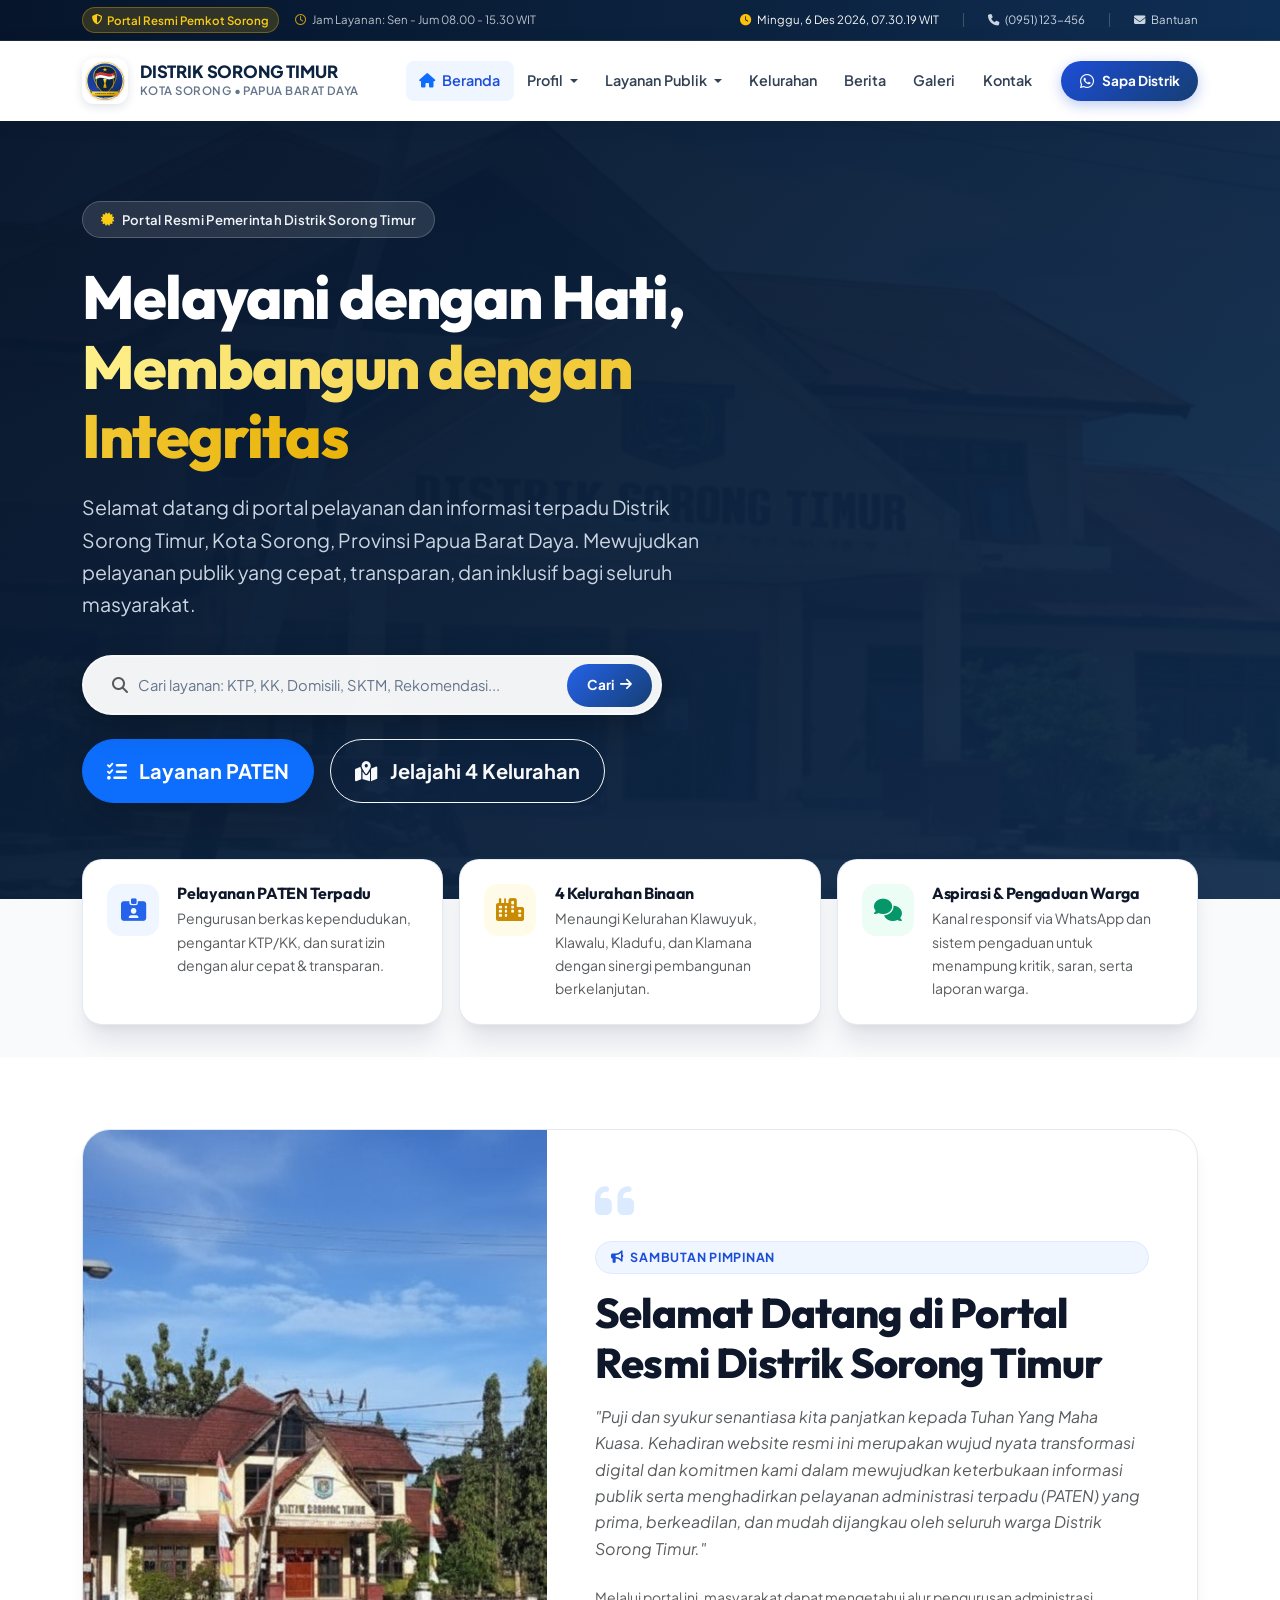
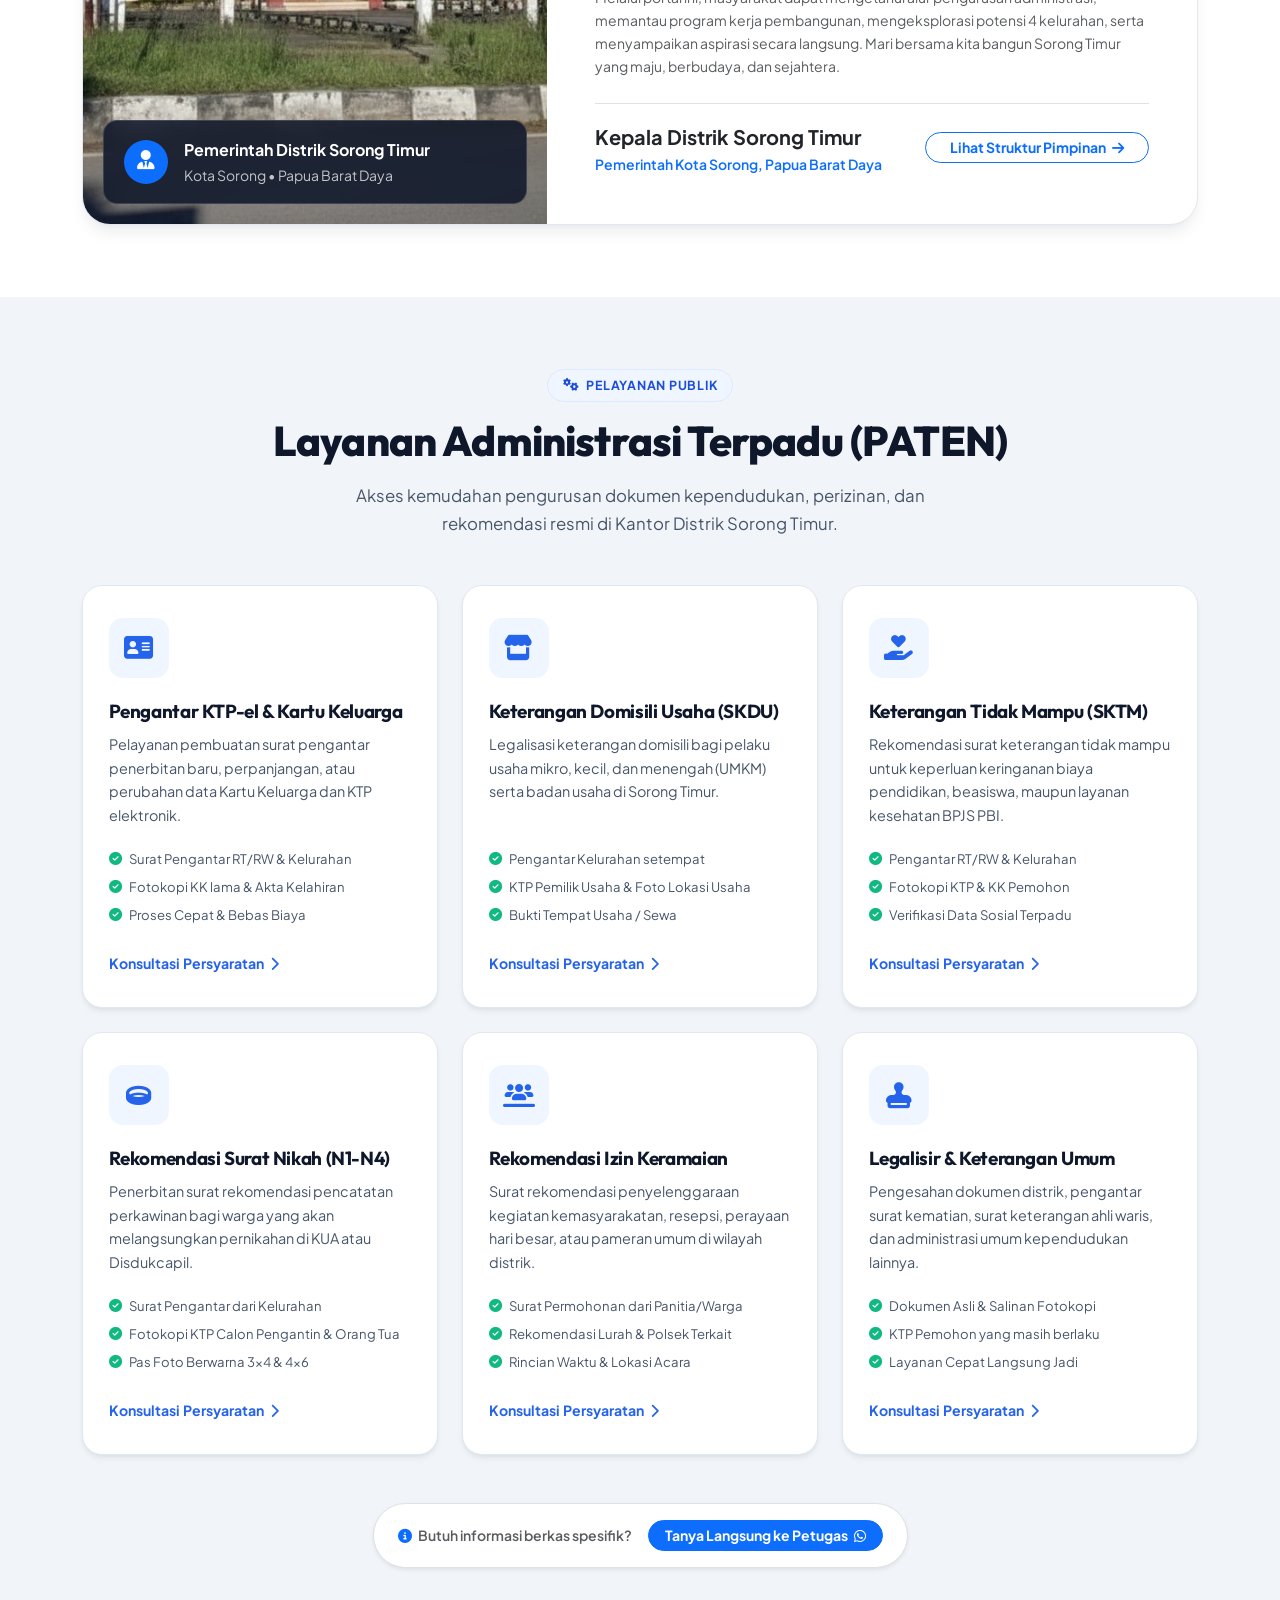
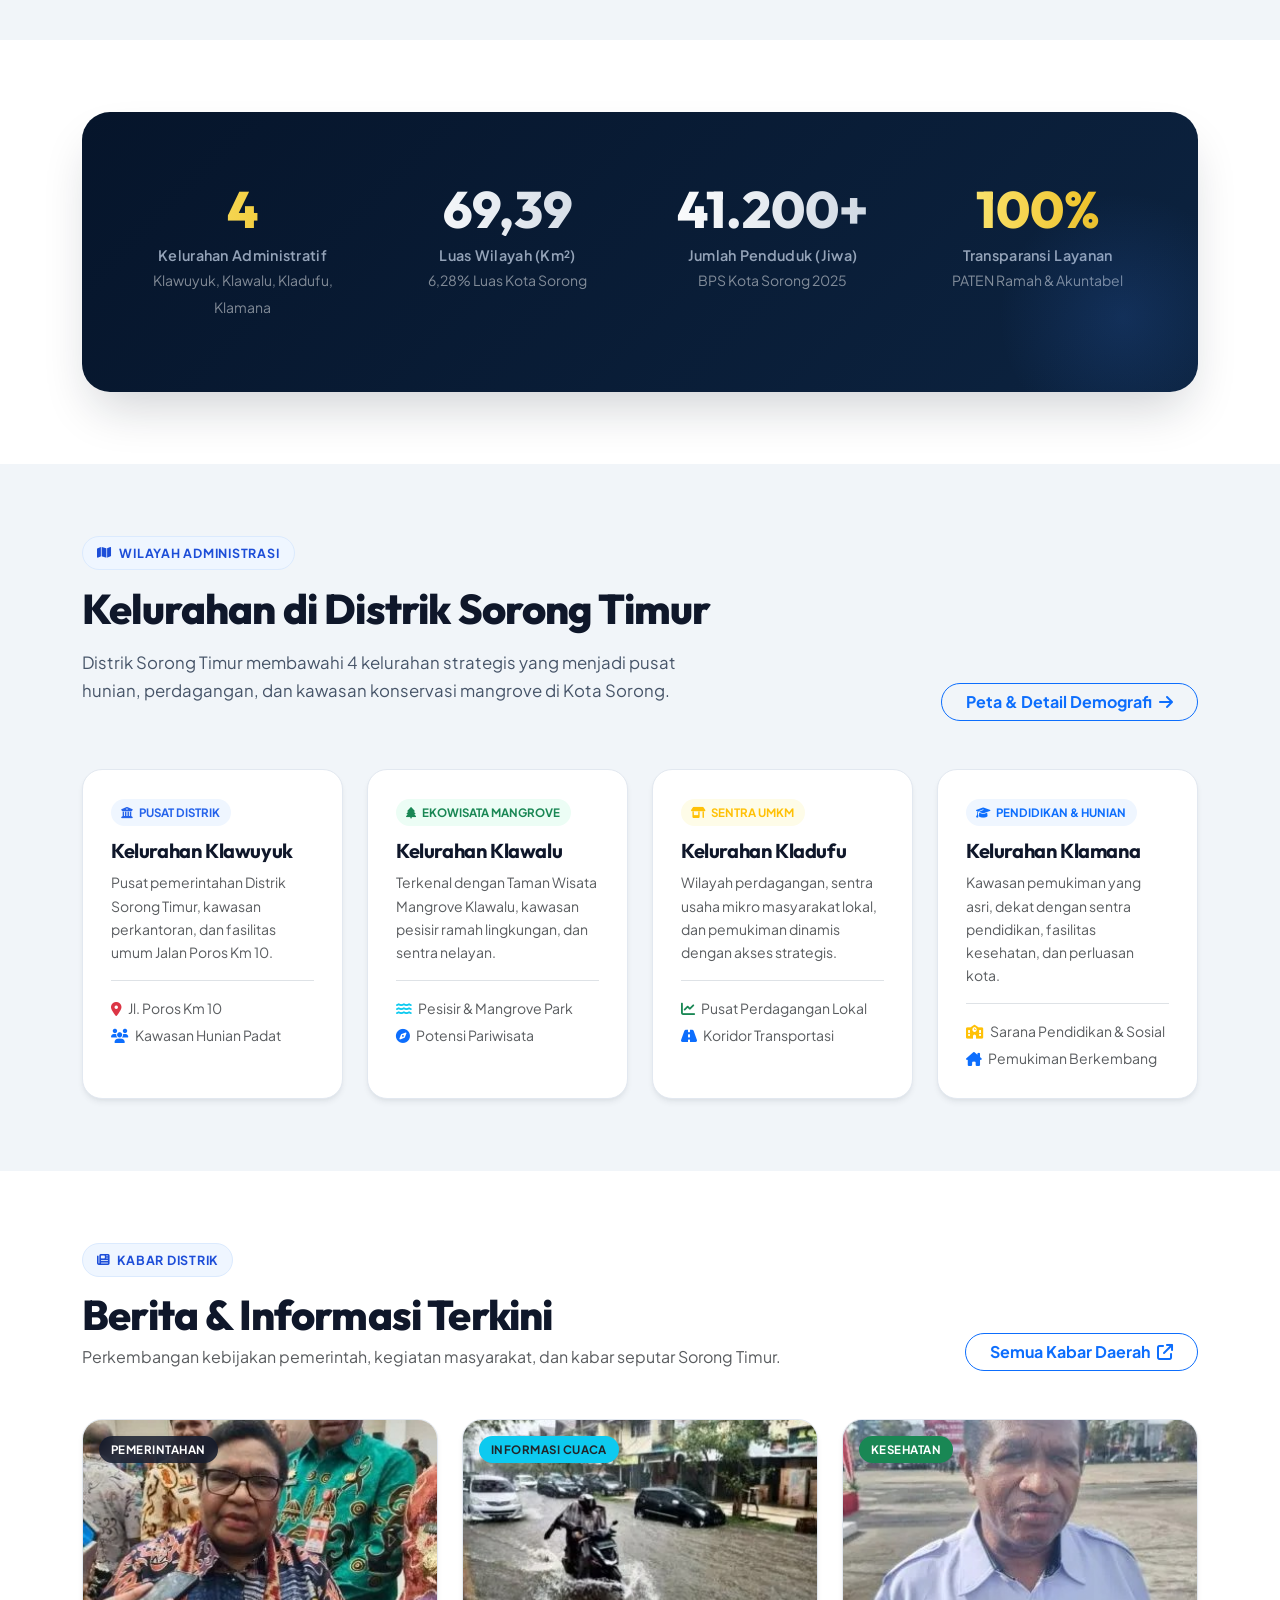
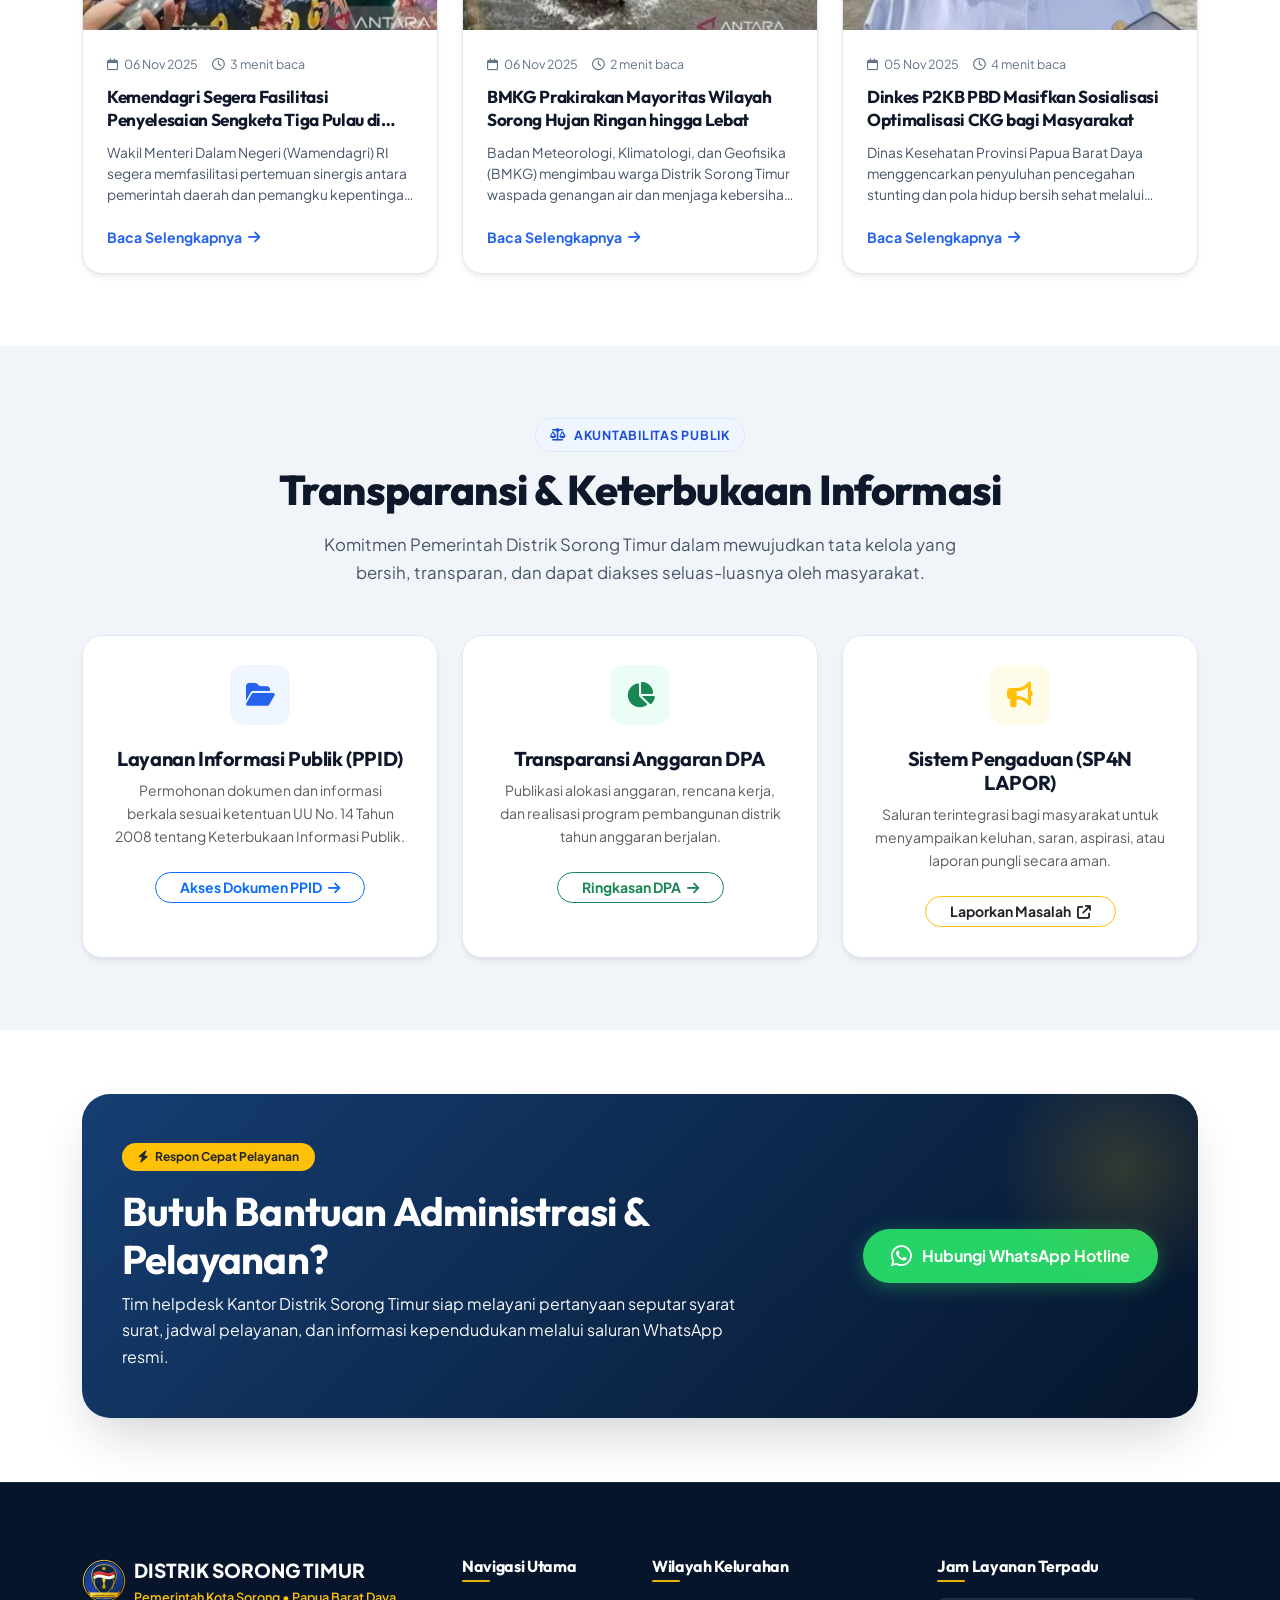
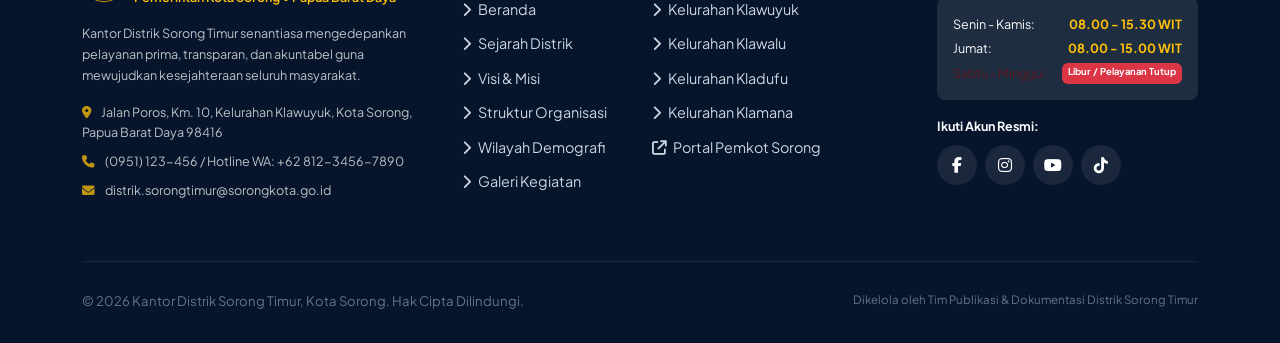
==== index.html @ 6b7c1594 "feat: redesign modern web profile kantor distrik sorong timur" ====
<!DOCTYPE html>
<html lang="id" class="scroll-smooth">
<head>
    <meta charset="UTF-8">
    <meta name="viewport" content="width=device-width, initial-scale=1.0">
    <title>Portal Resmi Kantor Distrik Sorong Timur - Pemerintah Kota Sorong</title>
    <meta name="description" content="Website profil resmi Kantor Distrik Sorong Timur, Kota Sorong, Provinsi Papua Barat Daya. Layanan administrasi kependudukan PATEN, informasi publik, kelurahan, dan berita terbaru.">
    <meta name="keywords" content="Distrik Sorong Timur, Kota Sorong, Papua Barat Daya, Kantor Distrik, Klawuyuk, Klawalu, Kladufu, Klamana, PATEN">

    <!-- Favicon -->
    <link rel="icon" type="image/svg+xml" href="assets/img/logo-distrik.svg">

    <!-- Bootstrap 5.3.3 CSS -->
    <link href="https://cdn.jsdelivr.net/npm/bootstrap@5.3.3/dist/css/bootstrap.min.css" rel="stylesheet" integrity="sha384-QWTKZyjpPEjISv5WaRU9OFeRpok6YctnYmDr5pNlyT2bRjXh0JMhjY6hW+ALEwIH" crossorigin="anonymous">

    <!-- Google Fonts -->
    <link rel="preconnect" href="https://fonts.googleapis.com">
    <link rel="preconnect" href="https://fonts.gstatic.com" crossorigin>
    <link href="https://fonts.googleapis.com/css2?family=Outfit:wght@400;500;600;700;800&family=Plus+Jakarta+Sans:wght@300;400;500;600;700;800&display=swap" rel="stylesheet">

    <!-- Font Awesome 6.5.2 -->
    <link rel="stylesheet" href="https://cdnjs.cloudflare.com/ajax/libs/font-awesome/6.5.2/css/all.min.css" integrity="sha512-SnH5WK+bZxgPHs44uWIX+LLJAJ9/2PkPKZ5QiAj6Ta86w+fsb2TkcmfRyVX3pBnMFcV7oQPJkl9QevSCWr3W6A==" crossorigin="anonymous" referrerpolicy="no-referrer" />

    <!-- Bootstrap Icons -->
    <link rel="stylesheet" href="https://cdn.jsdelivr.net/npm/bootstrap-icons@1.11.3/font/bootstrap-icons.min.css">

    <!-- Custom Modern Stylesheet -->
    <link rel="stylesheet" href="assets/style.css">
</head>
<body>

    <!-- TOPBAR -->
    <div class="topbar">
        <div class="container">
            <div class="d-flex justify-content-between align-items-center flex-wrap gap-2">
                <div class="d-flex align-items-center flex-wrap gap-3">
                    <span class="topbar-badge">
                        <i class="fa-solid fa-shield-halved"></i> Portal Resmi Pemkot Sorong
                    </span>
                    <span class="d-none d-md-inline small text-light opacity-75">
                        <i class="fa-regular fa-clock me-1 text-warning"></i> Jam Layanan: Sen - Jum 08.00 - 15.30 WIT
                    </span>
                </div>
                <div class="d-flex align-items-center gap-3">
                    <span id="live-time-ticker" class="small text-light opacity-90 d-none d-sm-inline">
                        <i class="fa-solid fa-location-dot me-1 text-danger"></i> Sorong Timur, WIT
                    </span>
                    <span class="topbar-divider d-none d-sm-inline"></span>
                    <a href="tel:0951123456" class="small"><i class="fa-solid fa-phone me-1"></i> (0951) 123-456</a>
                    <span class="topbar-divider"></span>
                    <a href="kontak.html" class="small"><i class="fa-solid fa-envelope me-1"></i> Bantuan</a>
                </div>
            </div>
        </div>
    </div>

    <!-- HEADER & NAVBAR -->
    <header class="sticky-top">
        <nav class="navbar navbar-expand-lg navbar-custom">
            <div class="container">
                <!-- Brand / Logo -->
                <a class="navbar-brand" href="index.html">
                    <div class="brand-logo-wrap">
                        <img src="assets/img/logo-distrik.svg" alt="Lambang Distrik Sorong Timur" width="40" height="40">
                    </div>
                    <div>
                        <div class="brand-text-title">DISTRIK SORONG TIMUR</div>
                        <div class="brand-text-sub">Kota Sorong • Papua Barat Daya</div>
                    </div>
                </a>

                <!-- Mobile Toggle -->
                <button class="navbar-toggler border-0 shadow-none" type="button" data-bs-toggle="collapse" data-bs-target="#mainNavbar" aria-controls="mainNavbar" aria-expanded="false" aria-label="Toggle navigation">
                    <span class="navbar-toggler-icon"></span>
                </button>

                <!-- Navigation Links -->
                <div class="collapse navbar-collapse" id="mainNavbar">
                    <ul class="navbar-nav ms-auto mb-2 mb-lg-0 align-items-lg-center">
                        <li class="nav-item">
                            <a class="nav-link active" aria-current="page" href="index.html">
                                <i class="fa-solid fa-house me-1 text-primary"></i> Beranda
                            </a>
                        </li>

                        <!-- Dropdown Profil -->
                        <li class="nav-item dropdown">
                            <a class="nav-link dropdown-toggle" href="#" id="profilDropdown" role="button" data-bs-toggle="dropdown" aria-expanded="false">
                                Profil
                            </a>
                            <ul class="dropdown-menu shadow-lg border-0" aria-labelledby="profilDropdown">
                                <li><a class="dropdown-item" href="sejarah.html"><i class="fa-solid fa-landmark text-primary"></i> Sejarah Distrik</a></li>
                                <li><a class="dropdown-item" href="visi-misi.html"><i class="fa-solid fa-bullseye text-primary"></i> Visi & Misi</a></li>
                                <li><a class="dropdown-item" href="organisasi.html"><i class="fa-solid fa-sitemap text-primary"></i> Struktur Organisasi</a></li>
                                <li><a class="dropdown-item" href="wilayah.html"><i class="fa-solid fa-map-location-dot text-primary"></i> Wilayah & Kelurahan</a></li>
                            </ul>
                        </li>

                        <!-- Layanan Dropdown -->
                        <li class="nav-item dropdown">
                            <a class="nav-link dropdown-toggle" href="#" id="layananDropdown" role="button" data-bs-toggle="dropdown" aria-expanded="false">
                                Layanan Publik
                            </a>
                            <ul class="dropdown-menu shadow-lg border-0" aria-labelledby="layananDropdown">
                                <li><a class="dropdown-item" href="#layanan-paten"><i class="fa-solid fa-id-card text-primary"></i> Layanan PATEN Terpadu</a></li>
                                <li><a class="dropdown-item" href="#layanan-paten"><i class="fa-solid fa-file-signature text-primary"></i> Surat Keterangan & Izin</a></li>
                                <li><a class="dropdown-item" href="#transparansi"><i class="fa-solid fa-hand-holding-heart text-primary"></i> Bansos & Kesejahteraan</a></li>
                                <li><hr class="dropdown-divider"></li>
                                <li><a class="dropdown-item" href="kontak.html#aduan"><i class="fa-solid fa-bullhorn text-warning"></i> Saluran Pengaduan Warga</a></li>
                            </ul>
                        </li>

                        <li class="nav-item">
                            <a class="nav-link" href="wilayah.html">Kelurahan</a>
                        </li>
                        <li class="nav-item">
                            <a class="nav-link" href="#berita">Berita</a>
                        </li>
                        <li class="nav-item">
                            <a class="nav-link" href="galeri.html">Galeri</a>
                        </li>
                        <li class="nav-item">
                            <a class="nav-link" href="kontak.html">Kontak</a>
                        </li>

                        <!-- Action Button -->
                        <li class="nav-item ms-lg-3 mt-3 mt-lg-0">
                            <a href="https://wa.me/6281234567890?text=Halo%20Kantor%20Distrik%20Sorong%20Timur,%20saya%20ingin%20menanyakan%20informasi%20layanan" target="_blank" class="btn-nav-cta">
                                <i class="fa-brands fa-whatsapp fs-6"></i> Sapa Distrik
                            </a>
                        </li>
                    </ul>
                </div>
            </div>
        </nav>
    </header>

    <main>
        <!-- HERO SECTION -->
        <section class="hero-wrapper">
            <div class="hero-overlay-gradient"></div>
            <img src="assets/img/Distrik.png" alt="Kantor Distrik Sorong Timur Kota Sorong" class="hero-bg-img">

            <div class="container hero-content">
                <div class="row align-items-center">
                    <div class="col-lg-8 col-xl-7">
                        <div class="hero-badge">
                            <i class="fa-solid fa-certificate"></i> Portal Resmi Pemerintah Distrik Sorong Timur
                        </div>
                        <h1 class="hero-title">
                            Melayani dengan Hati, <br>
                            <span class="text-gold">Membangun dengan Integritas</span>
                        </h1>
                        <p class="hero-lead">
                            Selamat datang di portal pelayanan dan informasi terpadu Distrik Sorong Timur, Kota Sorong, Provinsi Papua Barat Daya. Mewujudkan pelayanan publik yang cepat, transparan, dan inklusif bagi seluruh masyarakat.
                        </p>

                        <!-- Search Bar -->
                        <div class="hero-search-box mb-4">
                            <i class="fa-solid fa-magnifying-glass text-muted ms-2"></i>
                            <input type="text" id="serviceSearchInput" placeholder="Cari layanan: KTP, KK, Domisili, SKTM, Rekomendasi..." aria-label="Cari layanan">
                            <button type="button" class="hero-search-btn" onclick="filterServices()">
                                <span>Cari</span> <i class="fa-solid fa-arrow-right"></i>
                            </button>
                        </div>

                        <!-- Hero Quick CTAs -->
                        <div class="d-flex flex-wrap gap-3">
                            <a href="#layanan-paten" class="btn btn-primary btn-lg px-4 py-3 fw-bold rounded-pill shadow-lg">
                                <i class="fa-solid fa-list-check me-2"></i> Layanan PATEN
                            </a>
                            <a href="wilayah.html" class="btn btn-outline-light btn-lg px-4 py-3 fw-bold rounded-pill">
                                <i class="fa-solid fa-map-location-dot me-2"></i> Jelajahi 4 Kelurahan
                            </a>
                        </div>
                    </div>
                </div>
            </div>
        </section>

        <!-- FLOATING HIGHLIGHT CARDS -->
        <section class="hero-floating-cards">
            <div class="container">
                <div class="row g-3">
                    <div class="col-md-4">
                        <div class="quick-feature-card">
                            <div class="quick-icon-wrap icon-blue">
                                <i class="fa-solid fa-id-card-clip"></i>
                            </div>
                            <div>
                                <h5 class="fw-bold mb-1 fs-6">Pelayanan PATEN Terpadu</h5>
                                <p class="text-muted small mb-0">Pengurusan berkas kependudukan, pengantar KTP/KK, dan surat izin dengan alur cepat & transparan.</p>
                            </div>
                        </div>
                    </div>

                    <div class="col-md-4">
                        <div class="quick-feature-card">
                            <div class="quick-icon-wrap icon-gold">
                                <i class="fa-solid fa-city"></i>
                            </div>
                            <div>
                                <h5 class="fw-bold mb-1 fs-6">4 Kelurahan Binaan</h5>
                                <p class="text-muted small mb-0">Menaungi Kelurahan Klawuyuk, Klawalu, Kladufu, dan Klamana dengan sinergi pembangunan berkelanjutan.</p>
                            </div>
                        </div>
                    </div>

                    <div class="col-md-4">
                        <div class="quick-feature-card">
                            <div class="quick-icon-wrap icon-emerald">
                                <i class="fa-solid fa-comments"></i>
                            </div>
                            <div>
                                <h5 class="fw-bold mb-1 fs-6">Aspirasi & Pengaduan Warga</h5>
                                <p class="text-muted small mb-0">Kanal responsif via WhatsApp dan sistem pengaduan untuk menampung kritik, saran, serta laporan warga.</p>
                            </div>
                        </div>
                    </div>
                </div>
            </div>
        </section>

        <!-- SAMBUTAN KEPALA DISTRIK -->
        <section class="py-5 bg-white">
            <div class="container py-lg-4">
                <div class="greeting-card">
                    <div class="row g-0 align-items-stretch">
                        <div class="col-lg-5">
                            <div class="leader-img-wrapper">
                                <img src="assets/img/Distrik1.png" alt="Kantor Distrik Sorong Timur">
                                <div class="leader-badge">
                                    <div class="d-flex align-items-center gap-3">
                                        <div class="bg-primary text-white rounded-circle p-2 text-center" style="width: 44px; height: 44px;">
                                            <i class="fa-solid fa-user-tie fs-5"></i>
                                        </div>
                                        <div>
                                            <div class="fw-bold fs-6">Pemerintah Distrik Sorong Timur</div>
                                            <div class="small text-light opacity-75">Kota Sorong • Papua Barat Daya</div>
                                        </div>
                                    </div>
                                </div>
                            </div>
                        </div>
                        <div class="col-lg-7 p-4 p-md-5 d-flex flex-column justify-content-center">
                            <div class="quote-icon">
                                <i class="fa-solid fa-quote-left"></i>
                            </div>
                            <span class="section-badge"><i class="fa-solid fa-bullhorn"></i> Sambutan Pimpinan</span>
                            <h2 class="section-title">Selamat Datang di Portal Resmi Distrik Sorong Timur</h2>
                            <p class="fs-6 text-muted mb-4 leading-relaxed">
                                <em>"Puji dan syukur senantiasa kita panjatkan kepada Tuhan Yang Maha Kuasa. Kehadiran website resmi ini merupakan wujud nyata transformasi digital dan komitmen kami dalam mewujudkan keterbukaan informasi publik serta menghadirkan pelayanan administrasi terpadu (PATEN) yang prima, berkeadilan, dan mudah dijangkau oleh seluruh warga Distrik Sorong Timur."</em>
                            </p>
                            <p class="text-muted small mb-4">
                                Melalui portal ini, masyarakat dapat mengetahui alur pengurusan administrasi, memantau program kerja pembangunan, mengeksplorasi potensi 4 kelurahan, serta menyampaikan aspirasi secara langsung. Mari bersama kita bangun Sorong Timur yang maju, berbudaya, dan sejahtera.
                            </p>
                            <div class="d-flex align-items-center justify-content-between flex-wrap gap-3 pt-3 border-top">
                                <div>
                                    <div class="fw-bold text-dark fs-5">Kepala Distrik Sorong Timur</div>
                                    <div class="text-primary fw-semibold small">Pemerintah Kota Sorong, Papua Barat Daya</div>
                                </div>
                                <a href="organisasi.html" class="btn btn-outline-primary rounded-pill px-4 btn-sm fw-bold">
                                    Lihat Struktur Pimpinan <i class="fa-solid fa-arrow-right ms-1"></i>
                                </a>
                            </div>
                        </div>
                    </div>
                </div>
            </div>
        </section>

        <!-- LAYANAN UNGGULAN PATEN -->
        <section id="layanan-paten" class="py-5" style="background-color: var(--slate-100);">
            <div class="container py-lg-4">
                <div class="text-center mb-5">
                    <span class="section-badge"><i class="fa-solid fa-gears"></i> Pelayanan Publik</span>
                    <h2 class="section-title">Layanan Administrasi Terpadu (PATEN)</h2>
                    <p class="section-desc mx-auto">
                        Akses kemudahan pengurusan dokumen kependudukan, perizinan, dan rekomendasi resmi di Kantor Distrik Sorong Timur.
                    </p>
                </div>

                <div class="row g-4" id="servicesGrid">
                    <!-- Layanan 1 -->
                    <div class="col-md-6 col-lg-4 service-item" data-keywords="ktp kk kartu keluarga kependudukan pindah">
                        <div class="service-card">
                            <div class="service-icon-box">
                                <i class="fa-solid fa-address-card"></i>
                            </div>
                            <h3 class="service-title">Pengantar KTP-el & Kartu Keluarga</h3>
                            <p class="service-desc">Pelayanan pembuatan surat pengantar penerbitan baru, perpanjangan, atau perubahan data Kartu Keluarga dan KTP elektronik.</p>
                            <ul class="service-features-list">
                                <li><i class="fa-solid fa-circle-check"></i> Surat Pengantar RT/RW & Kelurahan</li>
                                <li><i class="fa-solid fa-circle-check"></i> Fotokopi KK lama & Akta Kelahiran</li>
                                <li><i class="fa-solid fa-circle-check"></i> Proses Cepat & Bebas Biaya</li>
                            </ul>
                            <a href="kontak.html" class="service-link">
                                Konsultasi Persyaratan <i class="fa-solid fa-chevron-right"></i>
                            </a>
                        </div>
                    </div>

                    <!-- Layanan 2 -->
                    <div class="col-md-6 col-lg-4 service-item" data-keywords="domisili usaha umkm surat keterangan izin">
                        <div class="service-card">
                            <div class="service-icon-box">
                                <i class="fa-solid fa-store"></i>
                            </div>
                            <h3 class="service-title">Keterangan Domisili Usaha (SKDU)</h3>
                            <p class="service-desc">Legalisasi keterangan domisili bagi pelaku usaha mikro, kecil, dan menengah (UMKM) serta badan usaha di Sorong Timur.</p>
                            <ul class="service-features-list">
                                <li><i class="fa-solid fa-circle-check"></i> Pengantar Kelurahan setempat</li>
                                <li><i class="fa-solid fa-circle-check"></i> KTP Pemilik Usaha & Foto Lokasi Usaha</li>
                                <li><i class="fa-solid fa-circle-check"></i> Bukti Tempat Usaha / Sewa</li>
                            </ul>
                            <a href="kontak.html" class="service-link">
                                Konsultasi Persyaratan <i class="fa-solid fa-chevron-right"></i>
                            </a>
                        </div>
                    </div>

                    <!-- Layanan 3 -->
                    <div class="col-md-6 col-lg-4 service-item" data-keywords="sktm tidak mampu beasiswa bansos bpjs kessos">
                        <div class="service-card">
                            <div class="service-icon-box">
                                <i class="fa-solid fa-hand-holding-heart"></i>
                            </div>
                            <h3 class="service-title">Keterangan Tidak Mampu (SKTM)</h3>
                            <p class="service-desc">Rekomendasi surat keterangan tidak mampu untuk keperluan keringanan biaya pendidikan, beasiswa, maupun layanan kesehatan BPJS PBI.</p>
                            <ul class="service-features-list">
                                <li><i class="fa-solid fa-circle-check"></i> Pengantar RT/RW & Kelurahan</li>
                                <li><i class="fa-solid fa-circle-check"></i> Fotokopi KTP & KK Pemohon</li>
                                <li><i class="fa-solid fa-circle-check"></i> Verifikasi Data Sosial Terpadu</li>
                            </ul>
                            <a href="kontak.html" class="service-link">
                                Konsultasi Persyaratan <i class="fa-solid fa-chevron-right"></i>
                            </a>
                        </div>
                    </div>

                    <!-- Layanan 4 -->
                    <div class="col-md-6 col-lg-4 service-item" data-keywords="nikah perkawinan pengantar catatan sipil na">
                        <div class="service-card">
                            <div class="service-icon-box">
                                <i class="fa-solid fa-ring"></i>
                            </div>
                            <h3 class="service-title">Rekomendasi Surat Nikah (N1-N4)</h3>
                            <p class="service-desc">Penerbitan surat rekomendasi pencatatan perkawinan bagi warga yang akan melangsungkan pernikahan di KUA atau Disdukcapil.</p>
                            <ul class="service-features-list">
                                <li><i class="fa-solid fa-circle-check"></i> Surat Pengantar dari Kelurahan</li>
                                <li><i class="fa-solid fa-circle-check"></i> Fotokopi KTP Calon Pengantin & Orang Tua</li>
                                <li><i class="fa-solid fa-circle-check"></i> Pas Foto Berwarna 3x4 & 4x6</li>
                            </ul>
                            <a href="kontak.html" class="service-link">
                                Konsultasi Persyaratan <i class="fa-solid fa-chevron-right"></i>
                            </a>
                        </div>
                    </div>

                    <!-- Layanan 5 -->
                    <div class="col-md-6 col-lg-4 service-item" data-keywords="keramaian izin acara pesta musik ketertiban">
                        <div class="service-card">
                            <div class="service-icon-box">
                                <i class="fa-solid fa-users-line"></i>
                            </div>
                            <h3 class="service-title">Rekomendasi Izin Keramaian</h3>
                            <p class="service-desc">Surat rekomendasi penyelenggaraan kegiatan kemasyarakatan, resepsi, perayaan hari besar, atau pameran umum di wilayah distrik.</p>
                            <ul class="service-features-list">
                                <li><i class="fa-solid fa-circle-check"></i> Surat Permohonan dari Panitia/Warga</li>
                                <li><i class="fa-solid fa-circle-check"></i> Rekomendasi Lurah & Polsek Terkait</li>
                                <li><i class="fa-solid fa-circle-check"></i> Rincian Waktu & Lokasi Acara</li>
                            </ul>
                            <a href="kontak.html" class="service-link">
                                Konsultasi Persyaratan <i class="fa-solid fa-chevron-right"></i>
                            </a>
                        </div>
                    </div>

                    <!-- Layanan 6 -->
                    <div class="col-md-6 col-lg-4 service-item" data-keywords="legalisir dokumen surat kematian kelahiran pengaduan">
                        <div class="service-card">
                            <div class="service-icon-box">
                                <i class="fa-solid fa-stamp"></i>
                            </div>
                            <h3 class="service-title">Legalisir & Keterangan Umum</h3>
                            <p class="service-desc">Pengesahan dokumen distrik, pengantar surat kematian, surat keterangan ahli waris, dan administrasi umum kependudukan lainnya.</p>
                            <ul class="service-features-list">
                                <li><i class="fa-solid fa-circle-check"></i> Dokumen Asli & Salinan Fotokopi</li>
                                <li><i class="fa-solid fa-circle-check"></i> KTP Pemohon yang masih berlaku</li>
                                <li><i class="fa-solid fa-circle-check"></i> Layanan Cepat Langsung Jadi</li>
                            </ul>
                            <a href="kontak.html" class="service-link">
                                Konsultasi Persyaratan <i class="fa-solid fa-chevron-right"></i>
                            </a>
                        </div>
                    </div>
                </div>

                <!-- Call to action for requirements download -->
                <div class="text-center mt-5">
                    <div class="d-inline-flex flex-wrap align-items-center justify-content-center gap-3 bg-white p-3 px-4 rounded-pill shadow-sm border">
                        <span class="small fw-semibold text-muted">
                            <i class="fa-solid fa-circle-info text-primary me-1"></i> Butuh informasi berkas spesifik?
                        </span>
                        <a href="https://wa.me/6281234567890?text=Halo%20Admin%20Distrik%20Sorong%20Timur,%20saya%20ingin%20menanyakan%20syarat%20pengurusan%20surat" target="_blank" class="btn btn-sm btn-primary rounded-pill px-3 fw-bold">
                            Tanya Langsung ke Petugas <i class="fa-brands fa-whatsapp ms-1"></i>
                        </a>
                    </div>
                </div>
            </div>
        </section>

        <!-- STATISTIK & INDIKATOR WILAYAH -->
        <section class="py-5 bg-white">
            <div class="container py-lg-4">
                <div class="stats-banner">
                    <div class="row g-4 text-center">
                        <div class="col-6 col-lg-3 stat-item">
                            <div class="stat-number gold">4</div>
                            <div class="stat-label">Kelurahan Administratif</div>
                            <small class="text-light opacity-50">Klawuyuk, Klawalu, Kladufu, Klamana</small>
                        </div>
                        <div class="col-6 col-lg-3 stat-item">
                            <div class="stat-number">69,39</div>
                            <div class="stat-label">Luas Wilayah (Km²)</div>
                            <small class="text-light opacity-50">6,28% Luas Kota Sorong</small>
                        </div>
                        <div class="col-6 col-lg-3 stat-item">
                            <div class="stat-number">41.200+</div>
                            <div class="stat-label">Jumlah Penduduk (Jiwa)</div>
                            <small class="text-light opacity-50">BPS Kota Sorong 2025</small>
                        </div>
                        <div class="col-6 col-lg-3 stat-item">
                            <div class="stat-number gold">100%</div>
                            <div class="stat-label">Transparansi Layanan</div>
                            <small class="text-light opacity-50">PATEN Ramah & Akuntabel</small>
                        </div>
                    </div>
                </div>
            </div>
        </section>

        <!-- 4 KELURAHAN BINAAN -->
        <section class="py-5" style="background-color: var(--slate-100);">
            <div class="container py-lg-4">
                <div class="row align-items-end mb-5">
                    <div class="col-lg-8">
                        <span class="section-badge"><i class="fa-solid fa-map"></i> Wilayah Administrasi</span>
                        <h2 class="section-title">Kelurahan di Distrik Sorong Timur</h2>
                        <p class="section-desc">
                            Distrik Sorong Timur membawahi 4 kelurahan strategis yang menjadi pusat hunian, perdagangan, dan kawasan konservasi mangrove di Kota Sorong.
                        </p>
                    </div>
                    <div class="col-lg-4 text-lg-end mt-3 mt-lg-0">
                        <a href="wilayah.html" class="btn btn-outline-primary rounded-pill px-4 fw-bold">
                            Peta & Detail Demografi <i class="fa-solid fa-arrow-right ms-1"></i>
                        </a>
                    </div>
                </div>

                <div class="row g-4">
                    <!-- Kelurahan 1: Klawuyuk -->
                    <div class="col-md-6 col-lg-3">
                        <div class="kelurahan-card h-100">
                            <span class="kelurahan-tag"><i class="fa-solid fa-building-columns me-1"></i> Pusat Distrik</span>
                            <h3 class="fs-5 fw-bold mb-2">Kelurahan Klawuyuk</h3>
                            <p class="text-muted small mb-3">Pusat pemerintahan Distrik Sorong Timur, kawasan perkantoran, dan fasilitas umum Jalan Poros Km 10.</p>
                            <div class="pt-3 border-top mt-auto small text-muted">
                                <div><i class="fa-solid fa-location-dot me-1 text-danger"></i> Jl. Poros Km 10</div>
                                <div class="mt-1"><i class="fa-solid fa-users me-1 text-primary"></i> Kawasan Hunian Padat</div>
                            </div>
                        </div>
                    </div>

                    <!-- Kelurahan 2: Klawalu -->
                    <div class="col-md-6 col-lg-3">
                        <div class="kelurahan-card h-100">
                            <span class="kelurahan-tag text-success" style="background: var(--emerald-50);"><i class="fa-solid fa-tree me-1"></i> Ekowisata Mangrove</span>
                            <h3 class="fs-5 fw-bold mb-2">Kelurahan Klawalu</h3>
                            <p class="text-muted small mb-3">Terkenal dengan Taman Wisata Mangrove Klawalu, kawasan pesisir ramah lingkungan, dan sentra nelayan.</p>
                            <div class="pt-3 border-top mt-auto small text-muted">
                                <div><i class="fa-solid fa-water me-1 text-info"></i> Pesisir & Mangrove Park</div>
                                <div class="mt-1"><i class="fa-solid fa-compass me-1 text-primary"></i> Potensi Pariwisata</div>
                            </div>
                        </div>
                    </div>

                    <!-- Kelurahan 3: Kladufu -->
                    <div class="col-md-6 col-lg-3">
                        <div class="kelurahan-card h-100">
                            <span class="kelurahan-tag text-warning" style="background: #fefce8;"><i class="fa-solid fa-shop me-1"></i> Sentra UMKM</span>
                            <h3 class="fs-5 fw-bold mb-2">Kelurahan Kladufu</h3>
                            <p class="text-muted small mb-3">Wilayah perdagangan, sentra usaha mikro masyarakat lokal, dan pemukiman dinamis dengan akses strategis.</p>
                            <div class="pt-3 border-top mt-auto small text-muted">
                                <div><i class="fa-solid fa-chart-line me-1 text-success"></i> Pusat Perdagangan Lokal</div>
                                <div class="mt-1"><i class="fa-solid fa-road me-1 text-primary"></i> Koridor Transportasi</div>
                            </div>
                        </div>
                    </div>

                    <!-- Kelurahan 4: Klamana -->
                    <div class="col-md-6 col-lg-3">
                        <div class="kelurahan-card h-100">
                            <span class="kelurahan-tag text-primary"><i class="fa-solid fa-graduation-cap me-1"></i> Pendidikan & Hunian</span>
                            <h3 class="fs-5 fw-bold mb-2">Kelurahan Klamana</h3>
                            <p class="text-muted small mb-3">Kawasan pemukiman yang asri, dekat dengan sentra pendidikan, fasilitas kesehatan, dan perluasan kota.</p>
                            <div class="pt-3 border-top mt-auto small text-muted">
                                <div><i class="fa-solid fa-school me-1 text-warning"></i> Sarana Pendidikan & Sosial</div>
                                <div class="mt-1"><i class="fa-solid fa-house-chimney me-1 text-primary"></i> Pemukiman Berkembang</div>
                            </div>
                        </div>
                    </div>
                </div>
            </div>
        </section>

        <!-- BERITA & PENGUMUMAN TERBARU -->
        <section id="berita" class="py-5 bg-white">
            <div class="container py-lg-4">
                <div class="d-flex justify-content-between align-items-end flex-wrap gap-3 mb-5">
                    <div>
                        <span class="section-badge"><i class="fa-solid fa-newspaper"></i> Kabar Distrik</span>
                        <h2 class="section-title mb-1">Berita & Informasi Terkini</h2>
                        <p class="text-muted mb-0">Perkembangan kebijakan pemerintah, kegiatan masyarakat, dan kabar seputar Sorong Timur.</p>
                    </div>
                    <a href="https://www.antaranews.com/" target="_blank" class="btn btn-outline-primary rounded-pill px-4 fw-bold">
                        Semua Kabar Daerah <i class="fa-solid fa-arrow-up-right-from-square ms-1"></i>
                    </a>
                </div>

                <div class="row g-4">
                    <!-- News Card 1 -->
                    <div class="col-md-6 col-lg-4">
                        <article class="news-card">
                            <div class="news-thumb">
                                <span class="news-category-badge">Pemerintahan</span>
                                <img src="assets/img/Berita01.jpg" alt="Kemendagri fasilitasi penyelesaian wilayah di Papua Barat Daya">
                            </div>
                            <div class="news-body">
                                <div class="news-meta">
                                    <span><i class="fa-regular fa-calendar me-1"></i> 06 Nov 2025</span>
                                    <span><i class="fa-regular fa-clock me-1"></i> 3 menit baca</span>
                                </div>
                                <h3 class="news-title">
                                    <a href="#">Kemendagri Segera Fasilitasi Penyelesaian Sengketa Tiga Pulau di PBD</a>
                                </h3>
                                <p class="news-excerpt">
                                    Wakil Menteri Dalam Negeri (Wamendagri) RI segera memfasilitasi pertemuan sinergis antara pemerintah daerah dan pemangku kepentingan untuk menjaga stabilitas tata kelola wilayah di Papua Barat Daya.
                                </p>
                                <a href="#" class="service-link">Baca Selengkapnya <i class="fa-solid fa-arrow-right"></i></a>
                            </div>
                        </article>
                    </div>

                    <!-- News Card 2 -->
                    <div class="col-md-6 col-lg-4">
                        <article class="news-card">
                            <div class="news-thumb">
                                <span class="news-category-badge bg-info text-dark">Informasi Cuaca</span>
                                <img src="assets/img/Berita02.jpeg" alt="Prakiraan Cuaca BMKG Sorong">
                            </div>
                            <div class="news-body">
                                <div class="news-meta">
                                    <span><i class="fa-regular fa-calendar me-1"></i> 06 Nov 2025</span>
                                    <span><i class="fa-regular fa-clock me-1"></i> 2 menit baca</span>
                                </div>
                                <h3 class="news-title">
                                    <a href="#">BMKG Prakirakan Mayoritas Wilayah Sorong Hujan Ringan hingga Lebat</a>
                                </h3>
                                <p class="news-excerpt">
                                    Badan Meteorologi, Klimatologi, dan Geofisika (BMKG) mengimbau warga Distrik Sorong Timur waspada genangan air dan menjaga kebersihan saluran drainase di lingkungan masing-masing.
                                </p>
                                <a href="#" class="service-link">Baca Selengkapnya <i class="fa-solid fa-arrow-right"></i></a>
                            </div>
                        </article>
                    </div>

                    <!-- News Card 3 -->
                    <div class="col-md-6 col-lg-4">
                        <article class="news-card">
                            <div class="news-thumb">
                                <span class="news-category-badge bg-success">Kesehatan</span>
                                <img src="assets/img/Berita03.jpg" alt="Dinkes Sosialisasikan Program Kesehatan">
                            </div>
                            <div class="news-body">
                                <div class="news-meta">
                                    <span><i class="fa-regular fa-calendar me-1"></i> 05 Nov 2025</span>
                                    <span><i class="fa-regular fa-clock me-1"></i> 4 menit baca</span>
                                </div>
                                <h3 class="news-title">
                                    <a href="#">Dinkes P2KB PBD Masifkan Sosialisasi Optimalisasi CKG bagi Masyarakat</a>
                                </h3>
                                <p class="news-excerpt">
                                    Dinas Kesehatan Provinsi Papua Barat Daya menggencarkan penyuluhan pencegahan stunting dan pola hidup bersih sehat melalui kader Posyandu di tingkat kelurahan Distrik Sorong Timur.
                                </p>
                                <a href="#" class="service-link">Baca Selengkapnya <i class="fa-solid fa-arrow-right"></i></a>
                            </div>
                        </article>
                    </div>
                </div>
            </div>
        </section>

        <!-- TRANSPARANSI & KETERBUKAAN INFORMASI (PPID & ANGGARAN) -->
        <section id="transparansi" class="py-5" style="background-color: var(--slate-100);">
            <div class="container py-lg-4">
                <div class="text-center mb-5">
                    <span class="section-badge"><i class="fa-solid fa-scale-balanced"></i> Akuntabilitas Publik</span>
                    <h2 class="section-title">Transparansi & Keterbukaan Informasi</h2>
                    <p class="section-desc mx-auto">
                        Komitmen Pemerintah Distrik Sorong Timur dalam mewujudkan tata kelola yang bersih, transparan, dan dapat diakses seluas-luasnya oleh masyarakat.
                    </p>
                </div>

                <div class="row g-4">
                    <!-- Item 1: PPID -->
                    <div class="col-md-4">
                        <div class="transparansi-item text-center">
                            <div class="service-icon-box mx-auto">
                                <i class="fa-solid fa-folder-open"></i>
                            </div>
                            <h3 class="fs-5 fw-bold mb-2">Layanan Informasi Publik (PPID)</h3>
                            <p class="text-muted small mb-4">
                                Permohonan dokumen dan informasi berkala sesuai ketentuan UU No. 14 Tahun 2008 tentang Keterbukaan Informasi Publik.
                            </p>
                            <a href="kontak.html" class="btn btn-outline-primary btn-sm rounded-pill px-4 fw-bold">
                                Akses Dokumen PPID <i class="fa-solid fa-arrow-right ms-1"></i>
                            </a>
                        </div>
                    </div>

                    <!-- Item 2: Anggaran -->
                    <div class="col-md-4">
                        <div class="transparansi-item text-center">
                            <div class="service-icon-box mx-auto text-success" style="background: var(--emerald-50);">
                                <i class="fa-solid fa-chart-pie"></i>
                            </div>
                            <h3 class="fs-5 fw-bold mb-2">Transparansi Anggaran DPA</h3>
                            <p class="text-muted small mb-4">
                                Publikasi alokasi anggaran, rencana kerja, dan realisasi program pembangunan distrik tahun anggaran berjalan.
                            </p>
                            <a href="kontak.html" class="btn btn-outline-success btn-sm rounded-pill px-4 fw-bold">
                                Ringkasan DPA <i class="fa-solid fa-arrow-right ms-1"></i>
                            </a>
                        </div>
                    </div>

                    <!-- Item 3: SP4N LAPOR -->
                    <div class="col-md-4">
                        <div class="transparansi-item text-center">
                            <div class="service-icon-box mx-auto text-warning" style="background: #fefce8;">
                                <i class="fa-solid fa-bullhorn"></i>
                            </div>
                            <h3 class="fs-5 fw-bold mb-2">Sistem Pengaduan (SP4N LAPOR)</h3>
                            <p class="text-muted small mb-4">
                                Saluran terintegrasi bagi masyarakat untuk menyampaikan keluhan, saran, aspirasi, atau laporan pungli secara aman.
                            </p>
                            <a href="https://www.lapor.go.id/" target="_blank" class="btn btn-outline-warning btn-sm rounded-pill px-4 fw-bold text-dark">
                                Laporkan Masalah <i class="fa-solid fa-arrow-up-right-from-square ms-1"></i>
                            </a>
                        </div>
                    </div>
                </div>
            </div>
        </section>

        <!-- BANNER SAPA DISTRIK / WHATSAPP HOTLINE -->
        <section class="py-5 bg-white">
            <div class="container py-lg-3">
                <div class="hotline-banner">
                    <div class="row align-items-center">
                        <div class="col-lg-8 mb-4 mb-lg-0">
                            <span class="badge bg-warning text-dark px-3 py-2 rounded-pill fw-bold mb-3">
                                <i class="fa-solid fa-bolt me-1"></i> Respon Cepat Pelayanan
                            </span>
                            <h2 class="display-6 fw-bold text-white mb-2">Butuh Bantuan Administrasi & Pelayanan?</h2>
                            <p class="text-light opacity-90 mb-0 fs-6" style="max-width: 620px;">
                                Tim helpdesk Kantor Distrik Sorong Timur siap melayani pertanyaan seputar syarat surat, jadwal pelayanan, dan informasi kependudukan melalui saluran WhatsApp resmi.
                            </p>
                        </div>
                        <div class="col-lg-4 text-lg-end">
                            <a href="https://wa.me/6281234567890?text=Halo%20Kantor%20Distrik%20Sorong%20Timur,%20mohon%20informasi%20layanan" target="_blank" class="btn-whatsapp-hotline fs-6">
                                <i class="fa-brands fa-whatsapp fs-4"></i> Hubungi WhatsApp Hotline
                            </a>
                        </div>
                    </div>
                </div>
            </div>
        </section>
    </main>

    <!-- FOOTER MODERN -->
    <footer class="footer-modern">
        <div class="container">
            <div class="row g-4">
                <!-- Col 1: Brand & Kontak -->
                <div class="col-lg-4 col-md-6">
                    <div class="d-flex align-items-center gap-2 mb-3">
                        <img src="assets/img/logo-distrik.svg" alt="Logo Distrik Sorong Timur" width="44" height="44">
                        <div>
                            <div class="footer-brand-title">DISTRIK SORONG TIMUR</div>
                            <div class="text-warning small fw-semibold">Pemerintah Kota Sorong • Papua Barat Daya</div>
                        </div>
                    </div>
                    <p class="small text-light opacity-75 mb-3 leading-relaxed">
                        Kantor Distrik Sorong Timur senantiasa mengedepankan pelayanan prima, transparan, dan akuntabel guna mewujudkan kesejahteraan seluruh masyarakat.
                    </p>
                    <div class="small text-light opacity-75 mb-2">
                        <i class="fa-solid fa-location-dot me-2 text-warning"></i> Jalan Poros, Km. 10, Kelurahan Klawuyuk, Kota Sorong, Papua Barat Daya 98416
                    </div>
                    <div class="small text-light opacity-75 mb-2">
                        <i class="fa-solid fa-phone me-2 text-warning"></i> (0951) 123-456 / Hotline WA: +62 812-3456-7890
                    </div>
                    <div class="small text-light opacity-75">
                        <i class="fa-solid fa-envelope me-2 text-warning"></i> distrik.sorongtimur@sorongkota.go.id
                    </div>
                </div>

                <!-- Col 2: Tautan Cepat -->
                <div class="col-lg-2 col-md-6 col-6">
                    <h5 class="footer-heading">Navigasi Utama</h5>
                    <ul class="footer-links">
                        <li><a href="index.html"><i class="fa-solid fa-chevron-right fs-xs"></i> Beranda</a></li>
                        <li><a href="sejarah.html"><i class="fa-solid fa-chevron-right fs-xs"></i> Sejarah Distrik</a></li>
                        <li><a href="visi-misi.html"><i class="fa-solid fa-chevron-right fs-xs"></i> Visi & Misi</a></li>
                        <li><a href="organisasi.html"><i class="fa-solid fa-chevron-right fs-xs"></i> Struktur Organisasi</a></li>
                        <li><a href="wilayah.html"><i class="fa-solid fa-chevron-right fs-xs"></i> Wilayah Demografi</a></li>
                        <li><a href="galeri.html"><i class="fa-solid fa-chevron-right fs-xs"></i> Galeri Kegiatan</a></li>
                    </ul>
                </div>

                <!-- Col 3: Layanan & Kelurahan -->
                <div class="col-lg-3 col-md-6 col-6">
                    <h5 class="footer-heading">Wilayah Kelurahan</h5>
                    <ul class="footer-links">
                        <li><a href="wilayah.html#kel-klawuyuk"><i class="fa-solid fa-chevron-right fs-xs"></i> Kelurahan Klawuyuk</a></li>
                        <li><a href="wilayah.html#kel-klawalu"><i class="fa-solid fa-chevron-right fs-xs"></i> Kelurahan Klawalu</a></li>
                        <li><a href="wilayah.html#kel-kladufu"><i class="fa-solid fa-chevron-right fs-xs"></i> Kelurahan Kladufu</a></li>
                        <li><a href="wilayah.html#kel-klamana"><i class="fa-solid fa-chevron-right fs-xs"></i> Kelurahan Klamana</a></li>
                        <li><a href="https://sorongkota.go.id/" target="_blank"><i class="fa-solid fa-arrow-up-right-from-square fs-xs"></i> Portal Pemkot Sorong</a></li>
                    </ul>
                </div>

                <!-- Col 4: Jam Kerja & Medsos -->
                <div class="col-lg-3 col-md-6">
                    <h5 class="footer-heading">Jam Layanan Terpadu</h5>
                    <div class="bg-white bg-opacity-10 p-3 rounded-3 mb-3 small text-light">
                        <div class="d-flex justify-content-between mb-1">
                            <span>Senin - Kamis:</span>
                            <span class="fw-bold text-warning">08.00 - 15.30 WIT</span>
                        </div>
                        <div class="d-flex justify-content-between mb-1">
                            <span>Jumat:</span>
                            <span class="fw-bold text-warning">08.00 - 15.00 WIT</span>
                        </div>
                        <div class="d-flex justify-content-between text-danger-emphasis">
                            <span>Sabtu - Minggu:</span>
                            <span class="badge bg-danger">Libur / Pelayanan Tutup</span>
                        </div>
                    </div>
                    <div class="fw-bold text-light small mb-2">Ikuti Akun Resmi:</div>
                    <div class="d-flex gap-2">
                        <a href="#" class="footer-social-btn" aria-label="Facebook"><i class="fa-brands fa-facebook-f"></i></a>
                        <a href="#" class="footer-social-btn" aria-label="Instagram"><i class="fa-brands fa-instagram"></i></a>
                        <a href="#" class="footer-social-btn" aria-label="YouTube"><i class="fa-brands fa-youtube"></i></a>
                        <a href="#" class="footer-social-btn" aria-label="TikTok"><i class="fa-brands fa-tiktok"></i></a>
                    </div>
                </div>
            </div>

            <!-- Footer Bottom -->
            <div class="footer-bottom d-flex flex-column flex-md-row justify-content-between align-items-center gap-2">
                <div>
                    &copy; <span id="currentYear">2026</span> Kantor Distrik Sorong Timur, Kota Sorong. Hak Cipta Dilindungi.
                </div>
                <div class="small">
                    Dikelola oleh Tim Publikasi & Dokumentasi Distrik Sorong Timur
                </div>
            </div>
        </div>
    </footer>

    <!-- Bootstrap 5 JS Bundle -->
    <script src="https://cdn.jsdelivr.net/npm/bootstrap@5.3.3/dist/js/bootstrap.bundle.min.js" integrity="sha384-YvpcrYf0tY3lHB60NNkmXc5s9fDVZLESaAA55NDzOxhy9GkcIdslK1eN7N6jIeHz" crossorigin="anonymous"></script>

    <!-- Interactive Scripts -->
    <script>
        // Update Live WIT Time
        function updateLiveClock() {
            const ticker = document.getElementById('live-time-ticker');
            if (!ticker) return;
            const now = new Date();
            // Sorong is WIT (UTC+9)
            const options = {
                weekday: 'long',
                year: 'numeric',
                month: 'short',
                day: 'numeric',
                hour: '2-digit',
                minute: '2-digit',
                second: '2-digit',
                timeZone: 'Asia/Jayapura'
            };
            const formatter = new Intl.DateTimeFormat('id-ID', options);
            ticker.innerHTML = `<i class="fa-solid fa-clock me-1 text-warning"></i> ${formatter.format(now)} WIT`;
        }
        setInterval(updateLiveClock, 1000);
        updateLiveClock();

        // Update Copyright Year
        document.getElementById('currentYear').textContent = new Date().getFullYear();

        // Live Service Search Filter
        function filterServices() {
            const query = document.getElementById('serviceSearchInput').value.toLowerCase().trim();
            const items = document.querySelectorAll('.service-item');
            let found = false;

            items.forEach(item => {
                const keywords = item.getAttribute('data-keywords') || '';
                const text = item.textContent.toLowerCase();
                if (!query || keywords.includes(query) || text.includes(query)) {
                    item.style.display = 'block';
                    found = true;
                } else {
                    item.style.display = 'none';
                }
            });

            // Smooth scroll to services
            const servicesSection = document.getElementById('layanan-paten');
            if (servicesSection) {
                servicesSection.scrollIntoView({ behavior: 'smooth' });
            }
        }

        // Trigger on Enter key
        document.getElementById('serviceSearchInput').addEventListener('keyup', function(e) {
            if (e.key === 'Enter') {
                filterServices();
            }
        });
    </script>
</body>
</html>
---- assets/style.css ----
/* ==========================================================================
   PORTAL RESMI DISTRIK SORONG TIMUR - MODERN DESIGN SYSTEM
   Kota Sorong, Papua Barat Daya
   ========================================================================== */

@import url('https://fonts.googleapis.com/css2?family=Plus+Jakarta+Sans:wght@300;400;500;600;700;800&family=Outfit:wght@400;600;700;800&display=swap');

:root {
    /* Brand Colors - Deep Government Navy & Papuan Gold Accent */
    --primary-950: #06152b;
    --primary-900: #0c2340;
    --primary-850: #0f2e54;
    --primary-800: #153e72;
    --primary-700: #1d4ed8;
    --primary-600: #2563eb;
    --primary-500: #3b82f6;
    --primary-100: #dbeafe;
    --primary-50:  #eff6ff;

    --gold-500: #eab308;
    --gold-400: #facc15;
    --gold-600: #ca8a04;
    --gold-glow: rgba(234, 179, 8, 0.25);

    --emerald-600: #059669;
    --emerald-500: #10b981;
    --emerald-50:  #ecfdf5;

    --slate-900: #0f172a;
    --slate-800: #1e293b;
    --slate-700: #334155;
    --slate-600: #475569;
    --slate-500: #64748b;
    --slate-200: #e2e8f0;
    --slate-100: #f1f5f9;
    --slate-50:  #f8fafc;

    /* Shadows & Radii */
    --shadow-xs: 0 1px 2px 0 rgba(0, 0, 0, 0.05);
    --shadow-sm: 0 4px 6px -1px rgba(15, 23, 42, 0.07), 0 2px 4px -2px rgba(15, 23, 42, 0.05);
    --shadow-md: 0 10px 15px -3px rgba(15, 23, 42, 0.08), 0 4px 6px -4px rgba(15, 23, 42, 0.04);
    --shadow-lg: 0 20px 25px -5px rgba(15, 23, 42, 0.1), 0 8px 10px -6px rgba(15, 23, 42, 0.05);
    --shadow-xl: 0 25px 50px -12px rgba(15, 23, 42, 0.2);
    --shadow-glow: 0 0 25px rgba(37, 99, 235, 0.2);

    --radius-sm: 8px;
    --radius-md: 14px;
    --radius-lg: 20px;
    --radius-xl: 28px;
    --radius-pill: 9999px;

    --transition: all 0.28s cubic-bezier(0.4, 0, 0.2, 1);
}

/* Base Styles */
html {
    scroll-behavior: smooth;
}

body {
    font-family: 'Plus Jakarta Sans', -apple-system, BlinkMacSystemFont, 'Segoe UI', Roboto, sans-serif;
    background-color: var(--slate-50);
    color: var(--slate-800);
    line-height: 1.65;
    overflow-x: hidden;
}

h1, h2, h3, h4, h5, h6 {
    font-family: 'Outfit', 'Plus Jakarta Sans', sans-serif;
    font-weight: 700;
    color: var(--slate-900);
    letter-spacing: -0.02em;
}

a {
    color: var(--primary-600);
    transition: var(--transition);
    text-decoration: none;
}

a:hover {
    color: var(--primary-700);
}

/* ==========================================================================
   TOPBAR
   ========================================================================== */
.topbar {
    background: linear-gradient(90deg, var(--primary-950) 0%, var(--primary-900) 60%, var(--primary-850) 100%);
    color: #e2e8f0;
    font-size: 0.815rem;
    padding: 0.45rem 0;
    border-bottom: 1px solid rgba(255, 255, 255, 0.08);
}

.topbar-badge {
    background: rgba(234, 179, 8, 0.18);
    color: var(--gold-400);
    border: 1px solid rgba(234, 179, 8, 0.35);
    padding: 0.15rem 0.55rem;
    border-radius: var(--radius-pill);
    font-weight: 600;
    font-size: 0.72rem;
    display: inline-flex;
    align-items: center;
    gap: 0.35rem;
}

.topbar-badge i {
    font-size: 0.65rem;
}

.topbar a {
    color: #cbd5e1;
}

.topbar a:hover {
    color: #ffffff;
}

.topbar-divider {
    display: inline-block;
    width: 1px;
    height: 14px;
    background-color: rgba(255, 255, 255, 0.2);
    vertical-align: middle;
    margin: 0 0.5rem;
}

/* ==========================================================================
   HEADER & NAVBAR
   ========================================================================== */
.navbar-custom {
    background: rgba(255, 255, 255, 0.94);
    backdrop-filter: blur(14px);
    -webkit-backdrop-filter: blur(14px);
    box-shadow: 0 4px 20px rgba(15, 23, 42, 0.06);
    padding: 0.75rem 0;
    transition: var(--transition);
    z-index: 1030;
}

.navbar-brand {
    display: flex;
    align-items: center;
    gap: 0.75rem;
}

.brand-logo-wrap {
    width: 46px;
    height: 46px;
    border-radius: 12px;
    display: flex;
    align-items: center;
    justify-content: center;
    background: #ffffff;
    box-shadow: 0 3px 10px rgba(15, 35, 64, 0.12);
    padding: 3px;
    transition: transform 0.3s ease;
}

.navbar-brand:hover .brand-logo-wrap {
    transform: rotate(-4deg) scale(1.05);
}

.brand-text-title {
    font-size: 1.05rem;
    font-weight: 800;
    color: var(--primary-900);
    line-height: 1.15;
    letter-spacing: -0.01em;
}

.brand-text-sub {
    font-size: 0.72rem;
    font-weight: 600;
    color: var(--slate-500);
    letter-spacing: 0.04em;
    text-transform: uppercase;
}

.nav-link {
    font-size: 0.9rem;
    font-weight: 600;
    color: var(--slate-700) !important;
    padding: 0.5rem 0.85rem !important;
    border-radius: var(--radius-sm);
    transition: var(--transition);
    position: relative;
}

.nav-link:hover,
.nav-link.active {
    color: var(--primary-700) !important;
    background-color: var(--primary-50);
}

.dropdown-menu {
    border: 1px solid var(--slate-200);
    box-shadow: var(--shadow-lg);
    border-radius: var(--radius-md);
    padding: 0.5rem;
    animation: fadeInDown 0.2s cubic-bezier(0.16, 1, 0.3, 1);
}

.dropdown-item {
    font-size: 0.88rem;
    font-weight: 500;
    color: var(--slate-700);
    padding: 0.55rem 0.9rem;
    border-radius: var(--radius-sm);
    transition: var(--transition);
    display: flex;
    align-items: center;
    gap: 0.65rem;
}

.dropdown-item i {
    width: 18px;
    color: var(--primary-600);
    font-size: 0.85rem;
}

.dropdown-item:hover,
.dropdown-item.active {
    background-color: var(--primary-50);
    color: var(--primary-700);
    font-weight: 600;
}

.btn-nav-cta {
    background: linear-gradient(135deg, var(--primary-700) 0%, var(--primary-800) 100%);
    color: #ffffff !important;
    font-weight: 700;
    font-size: 0.85rem;
    padding: 0.55rem 1.15rem;
    border-radius: var(--radius-pill);
    box-shadow: 0 4px 14px rgba(29, 78, 216, 0.3);
    border: none;
    display: inline-flex;
    align-items: center;
    gap: 0.5rem;
    transition: var(--transition);
}

.btn-nav-cta:hover {
    transform: translateY(-2px);
    box-shadow: 0 6px 18px rgba(29, 78, 216, 0.45);
    color: #ffffff !important;
}

/* ==========================================================================
   HERO SECTION (HOME)
   ========================================================================== */
.hero-wrapper {
    position: relative;
    min-height: 82vh;
    display: flex;
    align-items: center;
    background-color: var(--primary-950);
    overflow: hidden;
    padding: 5rem 0 6rem;
}

.hero-bg-img {
    position: absolute;
    inset: 0;
    width: 100%;
    height: 100%;
    object-fit: cover;
    object-position: center;
    opacity: 0.32;
    transform: scale(1.02);
    transition: transform 8s ease;
}

.hero-wrapper:hover .hero-bg-img {
    transform: scale(1.06);
}

.hero-overlay-gradient {
    position: absolute;
    inset: 0;
    background: linear-gradient(
        135deg,
        rgba(6, 21, 43, 0.94) 0%,
        rgba(12, 35, 64, 0.88) 50%,
        rgba(15, 46, 84, 0.76) 100%
    );
    z-index: 1;
}

.hero-content {
    position: relative;
    z-index: 2;
}

.hero-badge {
    display: inline-flex;
    align-items: center;
    gap: 0.5rem;
    background: rgba(255, 255, 255, 0.12);
    border: 1px solid rgba(255, 255, 255, 0.2);
    backdrop-filter: blur(8px);
    color: #f1f5f9;
    padding: 0.4rem 1.1rem;
    border-radius: var(--radius-pill);
    font-size: 0.82rem;
    font-weight: 600;
    letter-spacing: 0.02em;
    margin-bottom: 1.5rem;
}

.hero-badge i {
    color: var(--gold-400);
}

.hero-title {
    font-size: clamp(2.2rem, 5vw, 3.8rem);
    font-weight: 800;
    color: #ffffff;
    line-height: 1.15;
    margin-bottom: 1.25rem;
    letter-spacing: -0.03em;
}

.hero-title .text-gold {
    background: linear-gradient(90deg, #fef08a 0%, #eab308 100%);
    -webkit-background-clip: text;
    -webkit-text-fill-color: transparent;
}

.hero-lead {
    font-size: clamp(1rem, 2vw, 1.22rem);
    color: #cbd5e1;
    max-width: 680px;
    margin-bottom: 2.2rem;
    font-weight: 400;
}

/* Quick Search in Hero */
.hero-search-box {
    background: rgba(255, 255, 255, 0.95);
    backdrop-filter: blur(12px);
    border-radius: var(--radius-pill);
    padding: 0.4rem 0.5rem 0.4rem 1.25rem;
    box-shadow: 0 10px 30px rgba(0, 0, 0, 0.25);
    max-width: 580px;
    display: flex;
    align-items: center;
    gap: 0.5rem;
    border: 2px solid rgba(255, 255, 255, 0.4);
}

.hero-search-box input {
    border: none;
    outline: none;
    background: transparent;
    width: 100%;
    font-size: 0.92rem;
    color: var(--slate-800);
}

.hero-search-box input::placeholder {
    color: var(--slate-500);
}

.hero-search-btn {
    background: linear-gradient(135deg, var(--primary-600) 0%, var(--primary-800) 100%);
    color: white;
    border: none;
    border-radius: var(--radius-pill);
    padding: 0.65rem 1.25rem;
    font-weight: 700;
    font-size: 0.85rem;
    display: flex;
    align-items: center;
    gap: 0.4rem;
    transition: var(--transition);
    white-space: nowrap;
}

.hero-search-btn:hover {
    background: linear-gradient(135deg, var(--primary-700) 0%, var(--primary-900) 100%);
    color: white;
    transform: scale(1.02);
}

/* Floating quick cards under Hero */
.hero-floating-cards {
    position: relative;
    z-index: 3;
    margin-top: -3.5rem;
    padding-bottom: 2rem;
}

.quick-feature-card {
    background: #ffffff;
    border-radius: var(--radius-lg);
    padding: 1.5rem;
    box-shadow: var(--shadow-lg);
    border: 1px solid rgba(226, 232, 240, 0.9);
    transition: var(--transition);
    display: flex;
    align-items: flex-start;
    gap: 1.15rem;
    height: 100%;
}

.quick-feature-card:hover {
    transform: translateY(-6px);
    box-shadow: var(--shadow-xl);
    border-color: var(--primary-300, #93c5fd);
}

.quick-icon-wrap {
    width: 52px;
    height: 52px;
    border-radius: var(--radius-md);
    display: flex;
    align-items: center;
    justify-content: center;
    font-size: 1.4rem;
    flex-shrink: 0;
}

.icon-blue {
    background: var(--primary-50);
    color: var(--primary-600);
}

.icon-gold {
    background: #fefce8;
    color: var(--gold-600);
}

.icon-emerald {
    background: var(--emerald-50);
    color: var(--emerald-600);
}

/* ==========================================================================
   PAGE HERO (SUBPAGES)
   ========================================================================== */
.page-hero-modern {
    position: relative;
    background: linear-gradient(135deg, var(--primary-950) 0%, var(--primary-900) 50%, var(--primary-800) 100%);
    color: #ffffff;
    padding: 4.5rem 0 4rem;
    overflow: hidden;
}

.page-hero-pattern {
    position: absolute;
    inset: 0;
    opacity: 0.06;
    background-image: radial-gradient(#ffffff 1px, transparent 1px);
    background-size: 24px 24px;
}

.page-hero-modern .breadcrumb {
    margin-bottom: 0.75rem;
    font-size: 0.85rem;
}

.page-hero-modern .breadcrumb-item a {
    color: #94a3b8;
}

.page-hero-modern .breadcrumb-item a:hover {
    color: #ffffff;
}

.page-hero-modern .breadcrumb-item.active {
    color: var(--gold-400);
}

/* ==========================================================================
   SECTION HEADINGS & BADGES
   ========================================================================== */
.section-badge {
    display: inline-flex;
    align-items: center;
    gap: 0.45rem;
    padding: 0.35rem 0.9rem;
    border-radius: var(--radius-pill);
    font-size: 0.78rem;
    font-weight: 700;
    text-transform: uppercase;
    letter-spacing: 0.06em;
    margin-bottom: 0.85rem;
    background: var(--primary-50);
    color: var(--primary-700);
    border: 1px solid var(--primary-100);
}

.section-badge.badge-gold {
    background: #fefce8;
    color: var(--gold-600);
    border-color: #fef08a;
}

.section-title {
    font-size: clamp(1.8rem, 3.5vw, 2.6rem);
    font-weight: 800;
    line-height: 1.2;
    margin-bottom: 1rem;
}

.section-desc {
    font-size: 1.05rem;
    color: var(--slate-600);
    max-width: 650px;
}

/* ==========================================================================
   SERVICES (PATEN) CARDS
   ========================================================================== */
.service-card {
    background: #ffffff;
    border-radius: var(--radius-lg);
    padding: 2rem 1.6rem;
    box-shadow: var(--shadow-sm);
    border: 1px solid var(--slate-200);
    transition: var(--transition);
    position: relative;
    overflow: hidden;
    height: 100%;
    display: flex;
    flex-direction: column;
}

.service-card::before {
    content: '';
    position: absolute;
    top: 0;
    left: 0;
    right: 0;
    height: 4px;
    background: linear-gradient(90deg, var(--primary-600), var(--primary-400));
    opacity: 0;
    transition: var(--transition);
}

.service-card:hover {
    transform: translateY(-8px);
    box-shadow: var(--shadow-xl);
    border-color: rgba(37, 99, 235, 0.3);
}

.service-card:hover::before {
    opacity: 1;
}

.service-icon-box {
    width: 60px;
    height: 60px;
    border-radius: var(--radius-md);
    display: flex;
    align-items: center;
    justify-content: center;
    font-size: 1.6rem;
    margin-bottom: 1.35rem;
    background: var(--primary-50);
    color: var(--primary-600);
    transition: var(--transition);
}

.service-card:hover .service-icon-box {
    background: var(--primary-600);
    color: #ffffff;
    transform: scale(1.08) rotate(3deg);
}

.service-title {
    font-size: 1.18rem;
    font-weight: 700;
    margin-bottom: 0.65rem;
    color: var(--slate-900);
}

.service-desc {
    color: var(--slate-600);
    font-size: 0.9rem;
    margin-bottom: 1.25rem;
    flex-grow: 1;
}

.service-features-list {
    list-style: none;
    padding: 0;
    margin: 0 0 1.25rem;
    font-size: 0.82rem;
    color: var(--slate-600);
}

.service-features-list li {
    margin-bottom: 0.4rem;
    display: flex;
    align-items: center;
    gap: 0.45rem;
}

.service-features-list li i {
    color: var(--emerald-500);
}

.service-link {
    font-weight: 700;
    font-size: 0.88rem;
    display: inline-flex;
    align-items: center;
    gap: 0.4rem;
    color: var(--primary-600);
    margin-top: auto;
}

.service-link:hover {
    gap: 0.65rem;
    color: var(--primary-700);
}

/* ==========================================================================
   STATISTICS & DEMOGRAPHY COUNTER
   ========================================================================== */
.stats-banner {
    background: linear-gradient(135deg, var(--primary-950) 0%, var(--primary-900) 100%);
    color: #ffffff;
    border-radius: var(--radius-xl);
    padding: 3.5rem 2.5rem;
    box-shadow: var(--shadow-xl);
    position: relative;
    overflow: hidden;
}

.stats-banner::after {
    content: '';
    position: absolute;
    bottom: -50px;
    right: -50px;
    width: 250px;
    height: 250px;
    border-radius: 50%;
    background: radial-gradient(circle, rgba(59, 130, 246, 0.15) 0%, transparent 70%);
}

.stat-item {
    text-align: center;
    padding: 1rem;
}

.stat-number {
    font-family: 'Outfit', sans-serif;
    font-size: clamp(2.2rem, 4vw, 3.2rem);
    font-weight: 800;
    line-height: 1;
    margin-bottom: 0.5rem;
    background: linear-gradient(90deg, #ffffff 0%, #cbd5e1 100%);
    -webkit-background-clip: text;
    -webkit-text-fill-color: transparent;
}

.stat-number.gold {
    background: linear-gradient(90deg, #fef08a 0%, #eab308 100%);
    -webkit-background-clip: text;
    -webkit-text-fill-color: transparent;
}

.stat-label {
    color: #94a3b8;
    font-size: 0.9rem;
    font-weight: 600;
    letter-spacing: 0.02em;
}

/* ==========================================================================
   SAMBUTAN KEPALA DISTRIK
   ========================================================================== */
.greeting-card {
    background: #ffffff;
    border-radius: var(--radius-xl);
    box-shadow: var(--shadow-md);
    border: 1px solid var(--slate-200);
    overflow: hidden;
}

.leader-img-wrapper {
    position: relative;
    height: 100%;
    min-height: 380px;
}

.leader-img-wrapper img {
    width: 100%;
    height: 100%;
    object-fit: cover;
}

.leader-badge {
    position: absolute;
    bottom: 1.25rem;
    left: 1.25rem;
    right: 1.25rem;
    background: rgba(15, 23, 42, 0.88);
    backdrop-filter: blur(8px);
    color: #ffffff;
    padding: 1rem 1.25rem;
    border-radius: var(--radius-md);
    border: 1px solid rgba(255, 255, 255, 0.15);
}

.quote-icon {
    font-size: 2.8rem;
    color: var(--primary-100);
    line-height: 1;
    margin-bottom: 1rem;
}

/* ==========================================================================
   KELURAHAN SHOWCASE
   ========================================================================== */
.kelurahan-card {
    background: #ffffff;
    border-radius: var(--radius-lg);
    border: 1px solid var(--slate-200);
    padding: 1.75rem;
    box-shadow: var(--shadow-sm);
    transition: var(--transition);
    position: relative;
}

.kelurahan-card:hover {
    transform: translateY(-6px);
    box-shadow: var(--shadow-lg);
    border-color: var(--primary-300, #93c5fd);
}

.kelurahan-tag {
    font-size: 0.72rem;
    font-weight: 700;
    text-transform: uppercase;
    color: var(--primary-600);
    background: var(--primary-50);
    padding: 0.25rem 0.65rem;
    border-radius: var(--radius-pill);
    display: inline-block;
    margin-bottom: 0.85rem;
}

/* ==========================================================================
   BERITA & ARTIKEL
   ========================================================================== */
.news-card {
    background: #ffffff;
    border-radius: var(--radius-lg);
    border: 1px solid var(--slate-200);
    overflow: hidden;
    box-shadow: var(--shadow-sm);
    transition: var(--transition);
    height: 100%;
    display: flex;
    flex-direction: column;
}

.news-card:hover {
    transform: translateY(-6px);
    box-shadow: var(--shadow-lg);
    border-color: var(--primary-200, #bfdbfe);
}

.news-thumb {
    position: relative;
    overflow: hidden;
    height: 210px;
    background: var(--slate-100);
}

.news-thumb img {
    width: 100%;
    height: 100%;
    object-fit: cover;
    transition: transform 0.4s ease;
}

.news-card:hover .news-thumb img {
    transform: scale(1.08);
}

.news-category-badge {
    position: absolute;
    top: 1rem;
    left: 1rem;
    background: rgba(15, 23, 42, 0.8);
    backdrop-filter: blur(6px);
    color: #ffffff;
    font-size: 0.72rem;
    font-weight: 700;
    padding: 0.25rem 0.75rem;
    border-radius: var(--radius-pill);
    text-transform: uppercase;
    letter-spacing: 0.04em;
}

.news-body {
    padding: 1.5rem;
    display: flex;
    flex-direction: column;
    flex-grow: 1;
}

.news-meta {
    font-size: 0.78rem;
    color: var(--slate-500);
    display: flex;
    align-items: center;
    gap: 0.85rem;
    margin-bottom: 0.65rem;
}

.news-title {
    font-size: 1.08rem;
    font-weight: 700;
    color: var(--slate-900);
    line-height: 1.35;
    margin-bottom: 0.65rem;
    display: -webkit-box;
    -webkit-line-clamp: 2;
    -webkit-box-orient: vertical;
    overflow: hidden;
}

.news-title a {
    color: var(--slate-900);
}

.news-title a:hover {
    color: var(--primary-600);
}

.news-excerpt {
    font-size: 0.86rem;
    color: var(--slate-600);
    line-height: 1.55;
    margin-bottom: 1.25rem;
    display: -webkit-box;
    -webkit-line-clamp: 3;
    -webkit-box-orient: vertical;
    overflow: hidden;
    flex-grow: 1;
}

/* ==========================================================================
   TRANSPARANSI & PPID
   ========================================================================== */
.transparansi-item {
    background: #ffffff;
    border-radius: var(--radius-lg);
    padding: 1.85rem;
    border: 1px solid var(--slate-200);
    box-shadow: var(--shadow-sm);
    transition: var(--transition);
    height: 100%;
}

.transparansi-item:hover {
    transform: translateY(-5px);
    box-shadow: var(--shadow-md);
    border-color: var(--primary-400);
}

/* ==========================================================================
   HOTLINE / ASPIRASI BANNER (SAPA DISTRIK)
   ========================================================================== */
.hotline-banner {
    background: linear-gradient(135deg, var(--primary-800) 0%, var(--primary-950) 100%);
    border-radius: var(--radius-xl);
    padding: 3rem 2.5rem;
    color: #ffffff;
    position: relative;
    overflow: hidden;
    box-shadow: var(--shadow-xl);
}

.hotline-banner::before {
    content: '';
    position: absolute;
    top: -50px;
    right: -50px;
    width: 250px;
    height: 250px;
    background: radial-gradient(circle, rgba(234, 179, 8, 0.18) 0%, transparent 70%);
    border-radius: 50%;
}

.btn-whatsapp-hotline {
    background: #25d366;
    color: #ffffff;
    font-weight: 700;
    padding: 0.85rem 1.75rem;
    border-radius: var(--radius-pill);
    display: inline-flex;
    align-items: center;
    gap: 0.6rem;
    box-shadow: 0 4px 18px rgba(37, 211, 102, 0.35);
    transition: var(--transition);
}

.btn-whatsapp-hotline:hover {
    background: #20ba5a;
    color: #ffffff;
    transform: translateY(-3px);
    box-shadow: 0 8px 24px rgba(37, 211, 102, 0.45);
}

/* ==========================================================================
   TIMELINE (SEJARAH)
   ========================================================================== */
.timeline-modern {
    position: relative;
    padding: 1rem 0;
}

.timeline-modern::before {
    content: '';
    position: absolute;
    top: 0;
    bottom: 0;
    left: 24px;
    width: 3px;
    background: var(--slate-200);
}

.timeline-step {
    position: relative;
    padding-left: 60px;
    margin-bottom: 2.5rem;
}

.timeline-dot {
    position: absolute;
    left: 12px;
    top: 4px;
    width: 26px;
    height: 26px;
    border-radius: 50%;
    background: var(--primary-600);
    border: 4px solid #ffffff;
    box-shadow: 0 0 0 3px var(--primary-200);
    z-index: 2;
}

.timeline-card {
    background: #ffffff;
    border-radius: var(--radius-lg);
    padding: 1.75rem;
    border: 1px solid var(--slate-200);
    box-shadow: var(--shadow-sm);
    transition: var(--transition);
}

.timeline-card:hover {
    box-shadow: var(--shadow-md);
    border-color: var(--primary-300);
}

.timeline-year {
    display: inline-block;
    background: var(--primary-50);
    color: var(--primary-700);
    font-weight: 800;
    font-size: 0.8rem;
    padding: 0.25rem 0.75rem;
    border-radius: var(--radius-pill);
    margin-bottom: 0.5rem;
}

/* ==========================================================================
   ORGANIZATION HIERARCHY CHART
   ========================================================================== */
.org-box {
    background: #ffffff;
    border-radius: var(--radius-lg);
    border: 2px solid var(--slate-200);
    padding: 1.5rem;
    box-shadow: var(--shadow-sm);
    text-align: center;
    transition: var(--transition);
    position: relative;
}

.org-box.primary-lead {
    background: linear-gradient(135deg, var(--primary-900) 0%, var(--primary-800) 100%);
    color: #ffffff;
    border-color: var(--primary-700);
    box-shadow: var(--shadow-lg);
}

.org-box.primary-lead h4, 
.org-box.primary-lead p {
    color: #ffffff;
}

.org-box.secondary-lead {
    background: var(--primary-50);
    border-color: var(--primary-300);
}

.org-box:hover {
    transform: translateY(-4px);
    box-shadow: var(--shadow-lg);
}

.org-avatar {
    width: 72px;
    height: 72px;
    border-radius: 50%;
    background: #e2e8f0;
    margin: 0 auto 1rem;
    display: flex;
    align-items: center;
    justify-content: center;
    font-size: 1.8rem;
    color: var(--slate-600);
    border: 3px solid #ffffff;
    box-shadow: var(--shadow-sm);
}

.org-box.primary-lead .org-avatar {
    background: rgba(255, 255, 255, 0.2);
    color: var(--gold-400);
    border-color: rgba(255, 255, 255, 0.3);
}

.org-role-badge {
    font-size: 0.72rem;
    font-weight: 700;
    text-transform: uppercase;
    letter-spacing: 0.05em;
    padding: 0.2rem 0.65rem;
    border-radius: var(--radius-pill);
    display: inline-block;
    margin-bottom: 0.4rem;
}

/* ==========================================================================
   GALLERY FILTER & LIGHTBOX
   ========================================================================== */
.gallery-filter-btn {
    border: 1px solid var(--slate-200);
    background: #ffffff;
    color: var(--slate-700);
    font-weight: 600;
    font-size: 0.85rem;
    padding: 0.5rem 1.15rem;
    border-radius: var(--radius-pill);
    transition: var(--transition);
}

.gallery-filter-btn:hover,
.gallery-filter-btn.active {
    background: var(--primary-700);
    color: #ffffff;
    border-color: var(--primary-700);
    box-shadow: 0 4px 12px rgba(29, 78, 216, 0.25);
}

.gallery-card {
    background: #ffffff;
    border-radius: var(--radius-lg);
    overflow: hidden;
    box-shadow: var(--shadow-sm);
    border: 1px solid var(--slate-200);
    cursor: pointer;
    transition: var(--transition);
}

.gallery-card:hover {
    transform: translateY(-6px);
    box-shadow: var(--shadow-xl);
}

.gallery-card-img-wrap {
    position: relative;
    height: 240px;
    overflow: hidden;
    background: var(--slate-100);
}

.gallery-card-img-wrap img {
    width: 100%;
    height: 100%;
    object-fit: cover;
    transition: transform 0.4s ease;
}

.gallery-card:hover .gallery-card-img-wrap img {
    transform: scale(1.08);
}

.gallery-hover-overlay {
    position: absolute;
    inset: 0;
    background: rgba(15, 23, 42, 0.45);
    display: flex;
    align-items: center;
    justify-content: center;
    opacity: 0;
    transition: var(--transition);
}

.gallery-card:hover .gallery-hover-overlay {
    opacity: 1;
}

.gallery-hover-icon {
    width: 48px;
    height: 48px;
    border-radius: 50%;
    background: #ffffff;
    color: var(--primary-700);
    display: flex;
    align-items: center;
    justify-content: center;
    font-size: 1.2rem;
    box-shadow: var(--shadow-md);
    transform: scale(0.8);
    transition: transform 0.25s ease;
}

.gallery-card:hover .gallery-hover-icon {
    transform: scale(1);
}

/* ==========================================================================
   CONTACT FORM & INFO
   ========================================================================== */
.contact-info-card {
    background: linear-gradient(135deg, var(--primary-900) 0%, var(--primary-800) 100%);
    color: #ffffff;
    border-radius: var(--radius-xl);
    padding: 2.5rem;
    box-shadow: var(--shadow-lg);
    height: 100%;
}

.contact-item-row {
    display: flex;
    gap: 1.15rem;
    margin-bottom: 1.85rem;
}

.contact-item-icon {
    width: 48px;
    height: 48px;
    border-radius: var(--radius-md);
    background: rgba(255, 255, 255, 0.12);
    display: flex;
    align-items: center;
    justify-content: center;
    font-size: 1.25rem;
    color: var(--gold-400);
    flex-shrink: 0;
}

.form-control-modern {
    border: 1px solid var(--slate-200);
    border-radius: var(--radius-md);
    padding: 0.75rem 1.15rem;
    font-size: 0.92rem;
    background: #ffffff;
    transition: var(--transition);
}

.form-control-modern:focus {
    border-color: var(--primary-600);
    box-shadow: 0 0 0 4px rgba(37, 99, 235, 0.12);
    outline: none;
}

/* ==========================================================================
   FOOTER
   ========================================================================== */
.footer-modern {
    background: var(--primary-950);
    color: #94a3b8;
    padding: 4.5rem 0 2rem;
    border-top: 1px solid rgba(255, 255, 255, 0.08);
    font-size: 0.9rem;
}

.footer-brand-title {
    color: #ffffff;
    font-size: 1.2rem;
    font-weight: 800;
}

.footer-heading {
    color: #ffffff;
    font-size: 1rem;
    font-weight: 700;
    margin-bottom: 1.35rem;
    position: relative;
    display: inline-block;
}

.footer-heading::after {
    content: '';
    position: absolute;
    bottom: -6px;
    left: 0;
    width: 28px;
    height: 2px;
    background: var(--gold-500);
    border-radius: 2px;
}

.footer-links {
    list-style: none;
    padding: 0;
    margin: 0;
}

.footer-links li {
    margin-bottom: 0.65rem;
}

.footer-links a {
    color: #cbd5e1;
    display: inline-flex;
    align-items: center;
    gap: 0.45rem;
}

.footer-links a:hover {
    color: #ffffff;
    transform: translateX(4px);
}

.footer-social-btn {
    width: 40px;
    height: 40px;
    border-radius: 50%;
    background: rgba(255, 255, 255, 0.08);
    color: #ffffff;
    display: inline-flex;
    align-items: center;
    justify-content: center;
    font-size: 1rem;
    transition: var(--transition);
}

.footer-social-btn:hover {
    background: var(--primary-600);
    color: #ffffff;
    transform: translateY(-3px);
}

.footer-bottom {
    border-top: 1px solid rgba(255, 255, 255, 0.08);
    margin-top: 3.5rem;
    padding-top: 1.75rem;
    font-size: 0.82rem;
    color: #64748b;
}

/* ==========================================================================
   ANIMATIONS & UTILITIES
   ========================================================================== */
@keyframes fadeInDown {
    from {
        opacity: 0;
        transform: translateY(-10px);
    }
    to {
        opacity: 1;
        transform: translateY(0);
    }
}

.pulse-soft {
    animation: pulseSoft 2.5s infinite;
}

@keyframes pulseSoft {
    0%, 100% {
        transform: scale(1);
    }
    50% {
        transform: scale(1.04);
    }
}

/* Responsive adjustments */
@media (max-width: 991.98px) {
    .hero-wrapper {
        padding: 3.5rem 0 5rem;
        min-height: auto;
    }
    
    .hero-floating-cards {
        margin-top: -2rem;
    }

    .navbar-collapse {
        background: #ffffff;
        padding: 1rem;
        border-radius: var(--radius-md);
        box-shadow: var(--shadow-lg);
        margin-top: 0.75rem;
    }

    .timeline-modern::before {
        left: 18px;
    }

    .timeline-step {
        padding-left: 50px;
    }

    .timeline-dot {
        left: 6px;
    }
}
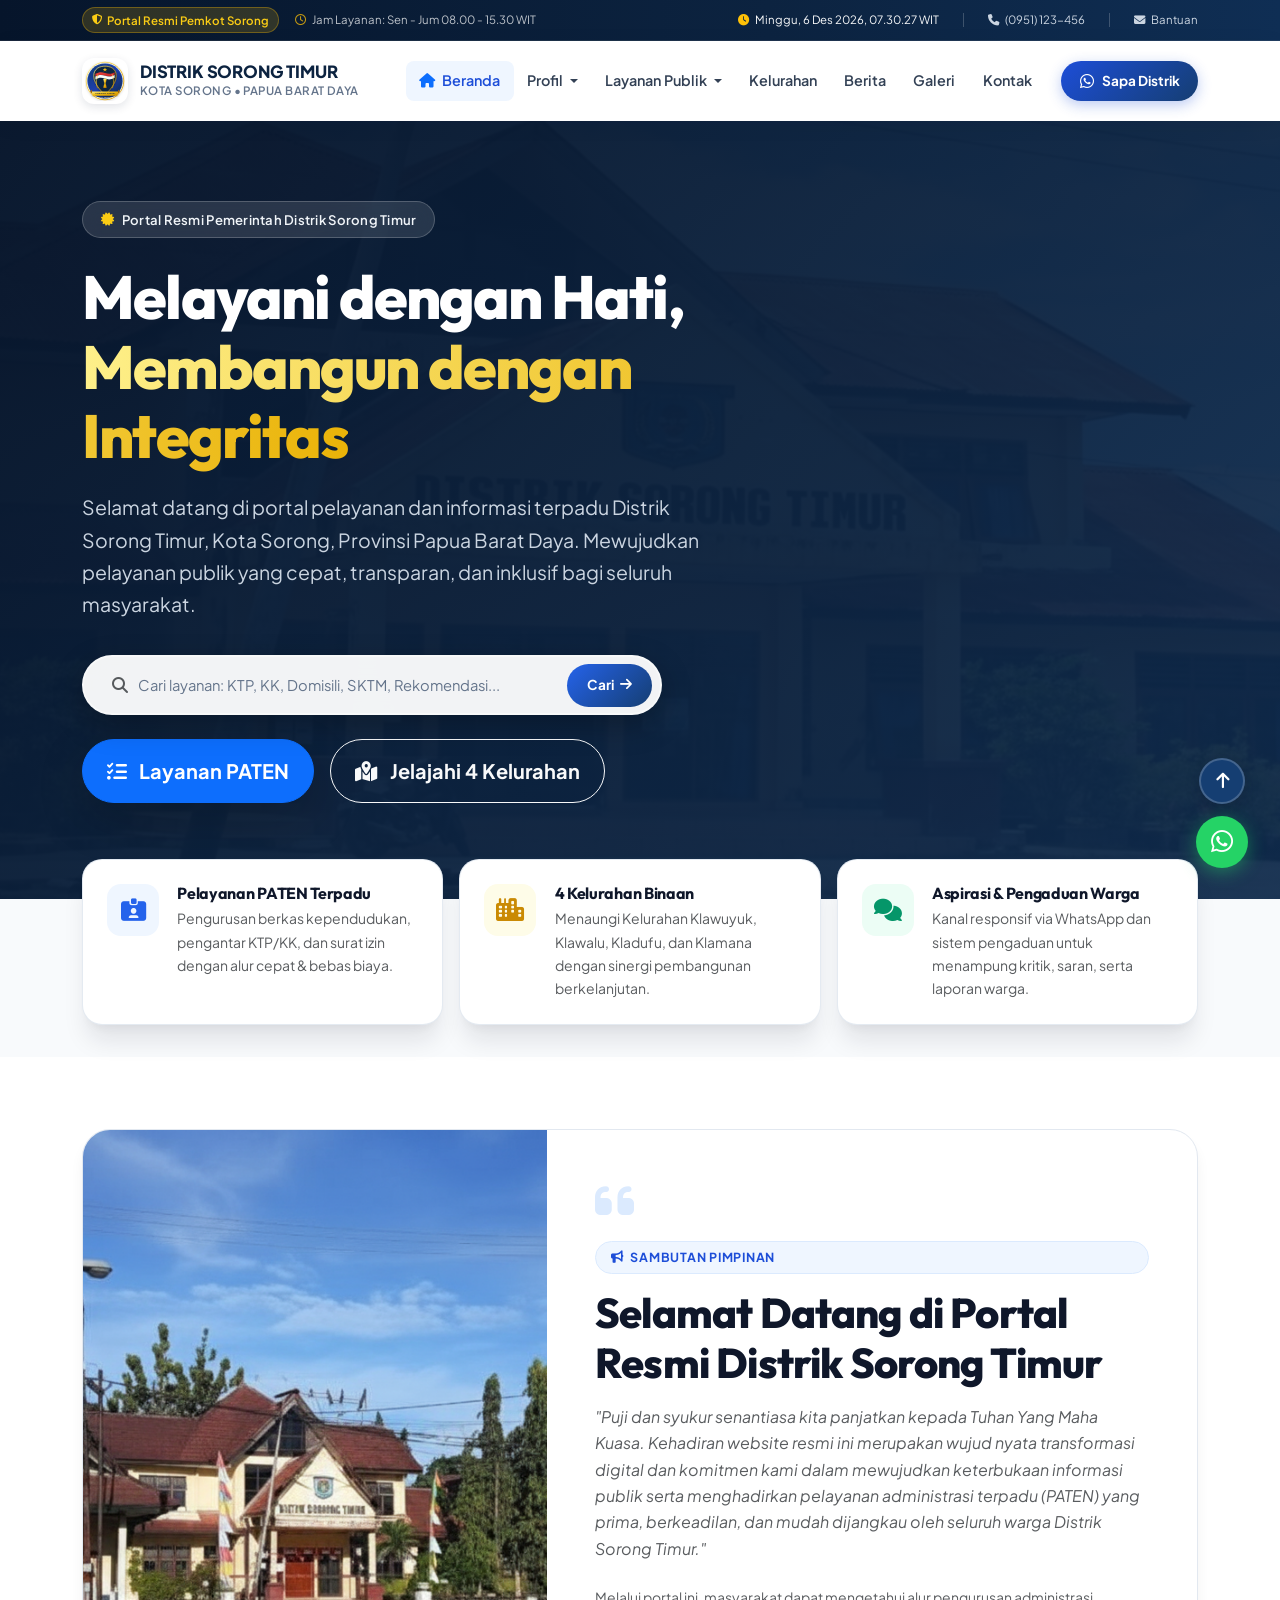
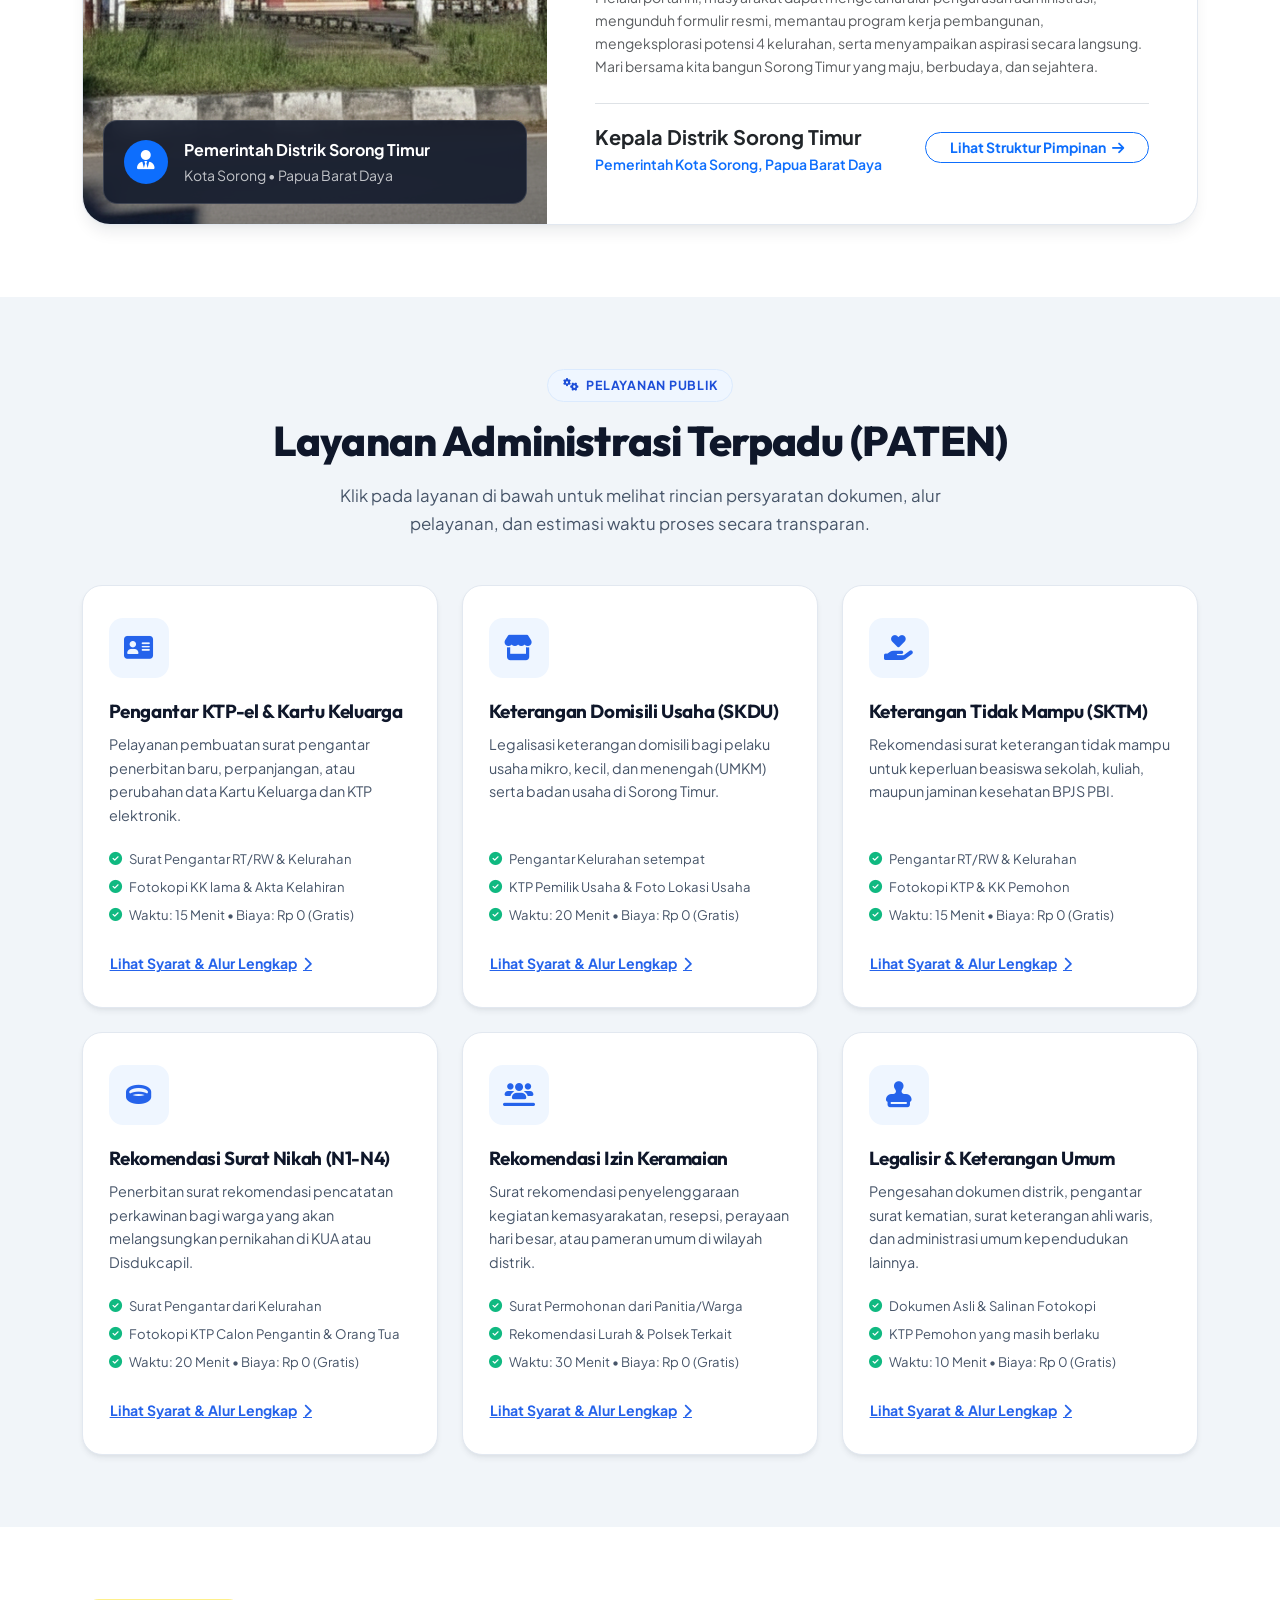
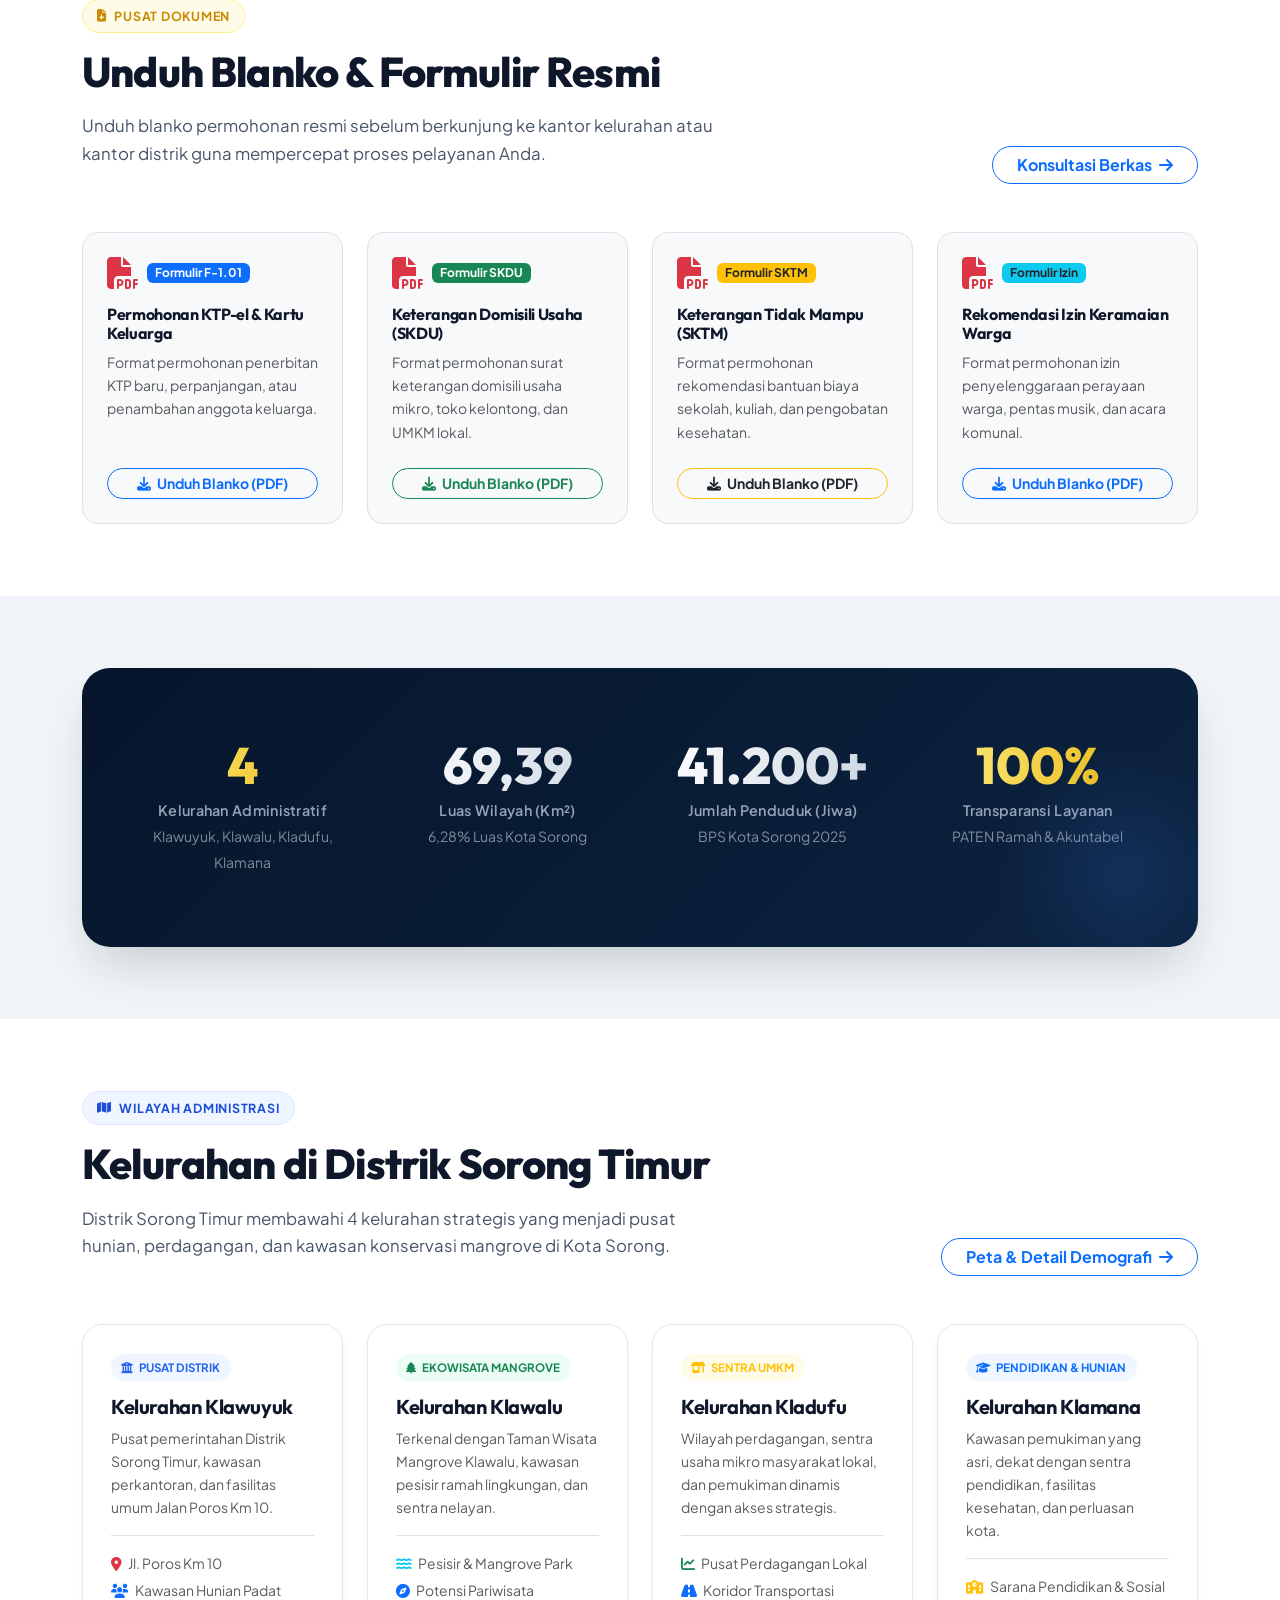
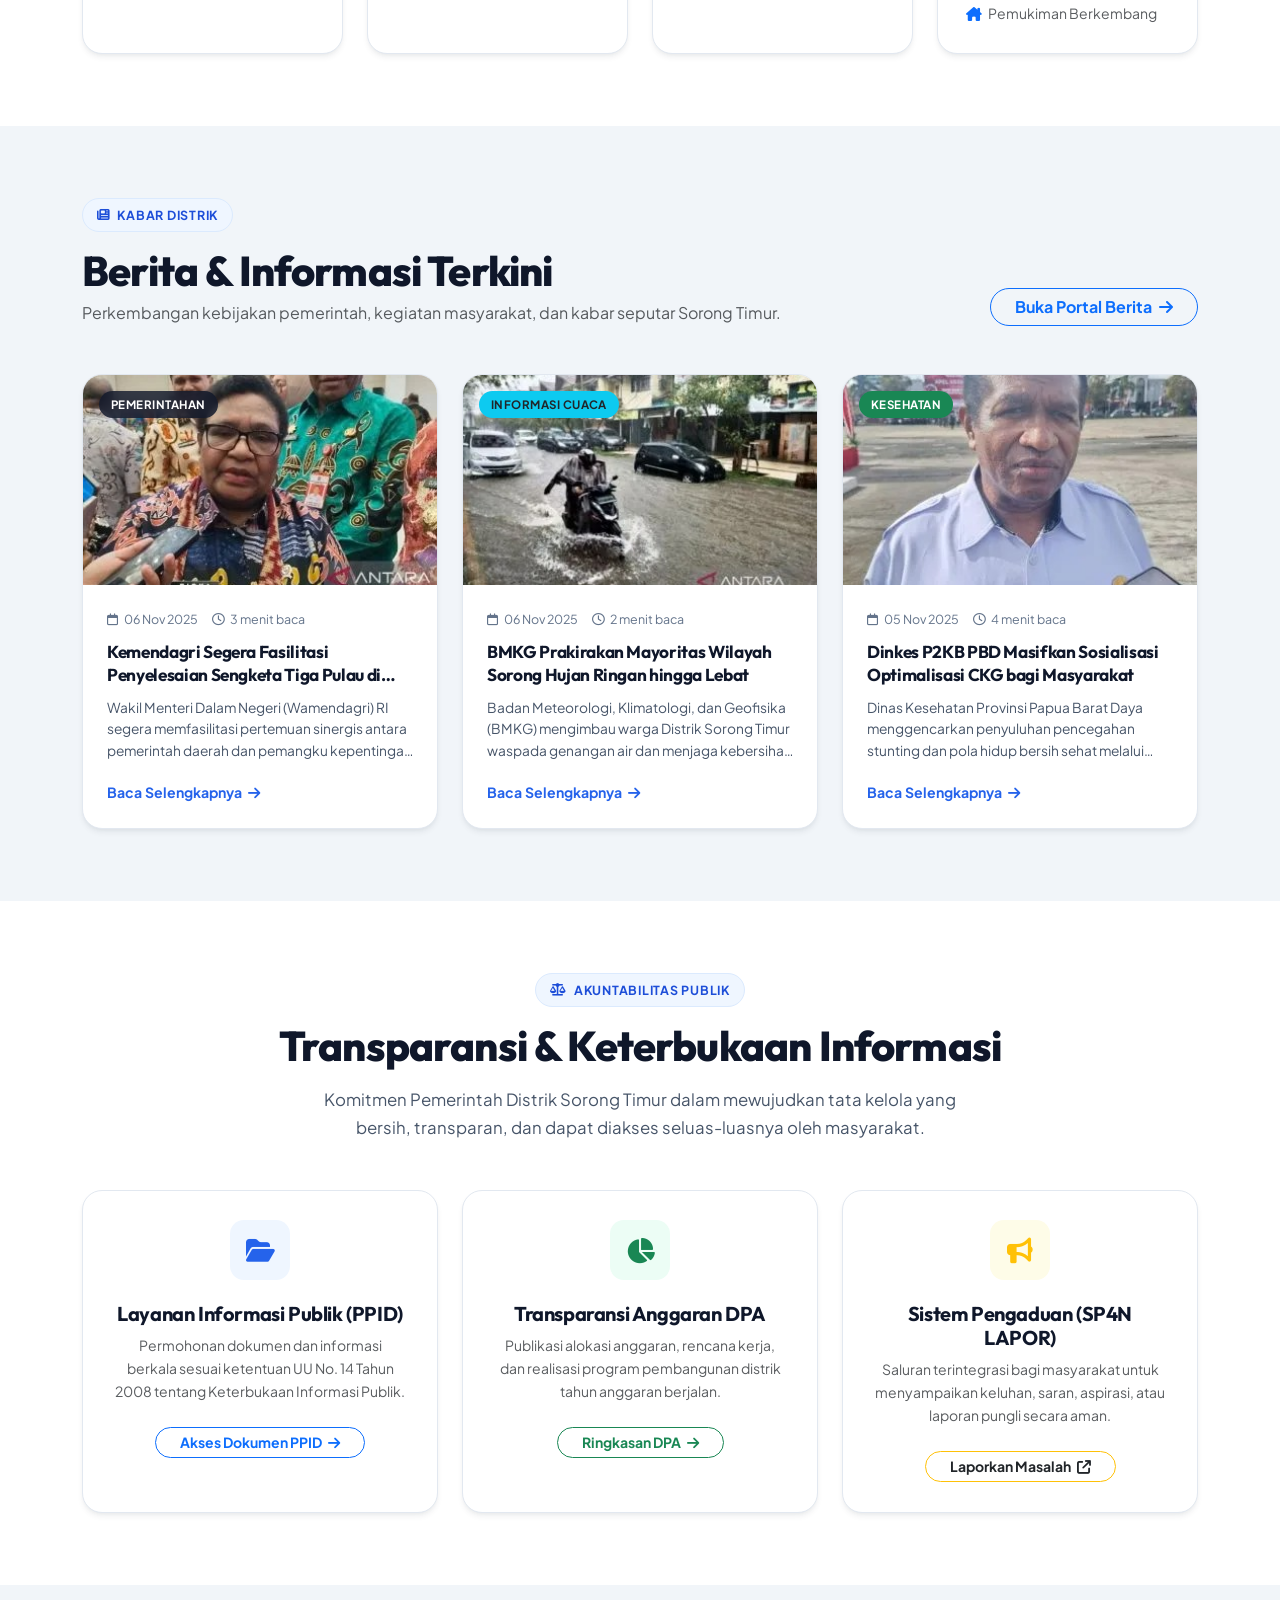
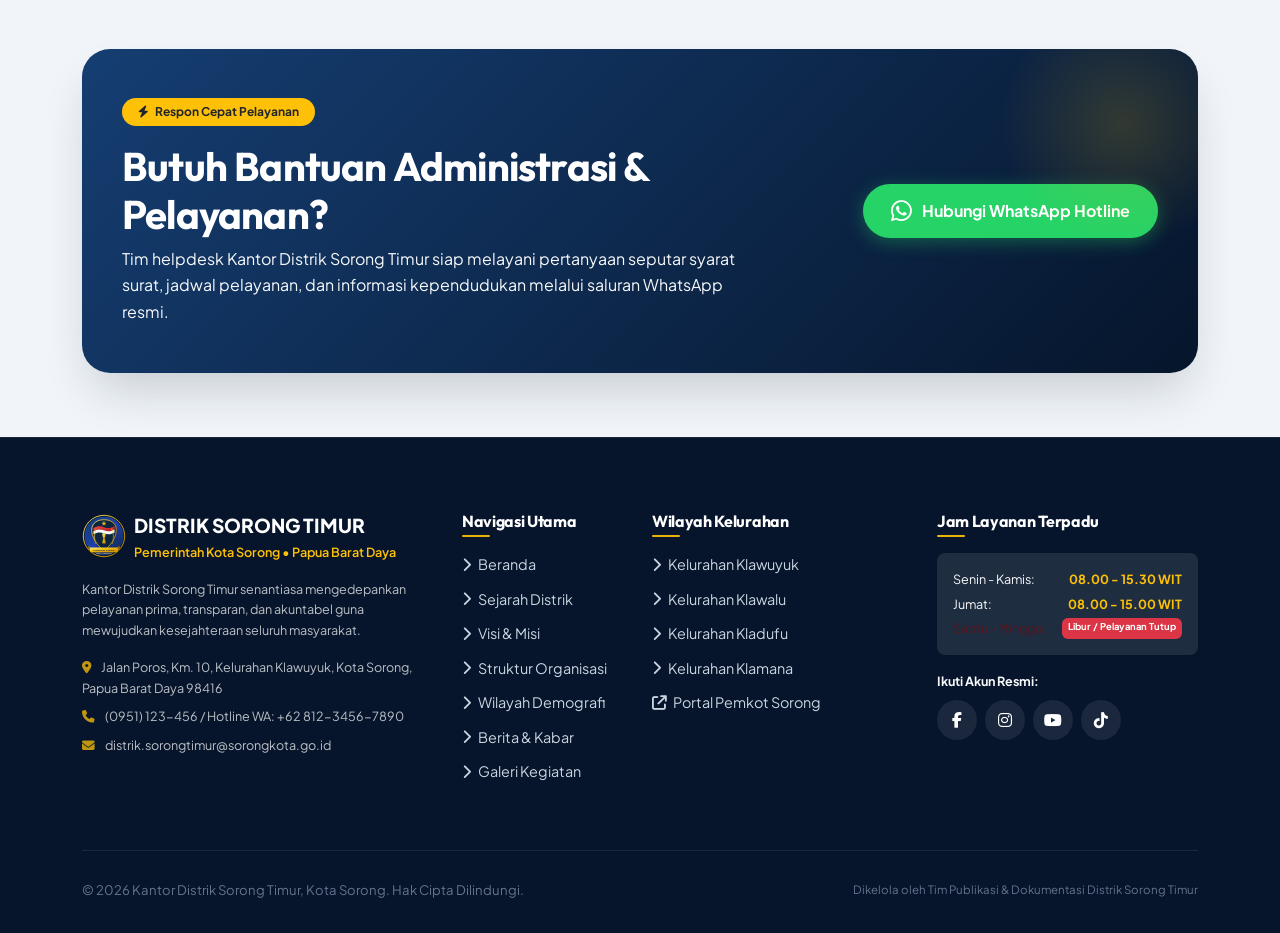
==== commit 7109096f: "feat: add vercel config, paten service modals, blanko download center, and floating widgets" ====
--- a/index.html
+++ b/index.html
@@ -4,8 +4,23 @@
     <meta charset="UTF-8">
     <meta name="viewport" content="width=device-width, initial-scale=1.0">
     <title>Portal Resmi Kantor Distrik Sorong Timur - Pemerintah Kota Sorong</title>
-    <meta name="description" content="Website profil resmi Kantor Distrik Sorong Timur, Kota Sorong, Provinsi Papua Barat Daya. Layanan administrasi kependudukan PATEN, informasi publik, kelurahan, dan berita terbaru.">
-    <meta name="keywords" content="Distrik Sorong Timur, Kota Sorong, Papua Barat Daya, Kantor Distrik, Klawuyuk, Klawalu, Kladufu, Klamana, PATEN">
+    <meta name="description" content="Portal resmi pelayanan administrasi terpadu (PATEN), profil kewilayahan, informasi publik, dan berita Kantor Distrik Sorong Timur, Kota Sorong, Provinsi Papua Barat Daya.">
+    <meta name="keywords" content="Distrik Sorong Timur, Kota Sorong, Papua Barat Daya, PATEN, Kantor Distrik, Klawuyuk, Klawalu, Kladufu, Klamana">
+    <meta name="author" content="Pemerintah Distrik Sorong Timur">
+
+    <!-- Open Graph / Meta Sosial (Vercel & WhatsApp Share Preview) -->
+    <meta property="og:type" content="website">
+    <meta property="og:url" content="https://distrik-sortim.vercel.app/">
+    <meta property="og:title" content="Portal Resmi Kantor Distrik Sorong Timur - Kota Sorong">
+    <meta property="og:description" content="Melayani dengan Hati, Membangun dengan Integritas. Portal resmi pelayanan publik terpadu dan informasi wilayah Distrik Sorong Timur, Papua Barat Daya.">
+    <meta property="og:image" content="assets/img/Distrik.png">
+    <meta property="og:site_name" content="Distrik Sorong Timur">
+
+    <!-- Twitter Card -->
+    <meta name="twitter:card" content="summary_large_image">
+    <meta name="twitter:title" content="Portal Resmi Kantor Distrik Sorong Timur - Kota Sorong">
+    <meta name="twitter:description" content="Portal pelayanan administrasi terpadu (PATEN) dan profil wilayah Distrik Sorong Timur, Papua Barat Daya.">
+    <meta name="twitter:image" content="assets/img/Distrik.png">
 
     <!-- Favicon -->
     <link rel="icon" type="image/svg+xml" href="assets/img/logo-distrik.svg">
@@ -103,10 +118,10 @@
                             </a>
                             <ul class="dropdown-menu shadow-lg border-0" aria-labelledby="layananDropdown">
                                 <li><a class="dropdown-item" href="#layanan-paten"><i class="fa-solid fa-id-card text-primary"></i> Layanan PATEN Terpadu</a></li>
-                                <li><a class="dropdown-item" href="#layanan-paten"><i class="fa-solid fa-file-signature text-primary"></i> Surat Keterangan & Izin</a></li>
+                                <li><a class="dropdown-item" href="#unduh-formulir"><i class="fa-solid fa-file-arrow-down text-primary"></i> Unduh Formulir Resmi</a></li>
                                 <li><a class="dropdown-item" href="#transparansi"><i class="fa-solid fa-hand-holding-heart text-primary"></i> Bansos & Kesejahteraan</a></li>
                                 <li><hr class="dropdown-divider"></li>
-                                <li><a class="dropdown-item" href="kontak.html#aduan"><i class="fa-solid fa-bullhorn text-warning"></i> Saluran Pengaduan Warga</a></li>
+                                <li><a class="dropdown-item" href="kontak.html"><i class="fa-solid fa-bullhorn text-warning"></i> Saluran Pengaduan Warga</a></li>
                             </ul>
                         </li>
 
@@ -114,7 +129,7 @@
                             <a class="nav-link" href="wilayah.html">Kelurahan</a>
                         </li>
                         <li class="nav-item">
-                            <a class="nav-link" href="#berita">Berita</a>
+                            <a class="nav-link" href="berita.html">Berita</a>
                         </li>
                         <li class="nav-item">
                             <a class="nav-link" href="galeri.html">Galeri</a>
@@ -189,7 +204,7 @@
                             </div>
                             <div>
                                 <h5 class="fw-bold mb-1 fs-6">Pelayanan PATEN Terpadu</h5>
-                                <p class="text-muted small mb-0">Pengurusan berkas kependudukan, pengantar KTP/KK, dan surat izin dengan alur cepat & transparan.</p>
+                                <p class="text-muted small mb-0">Pengurusan berkas kependudukan, pengantar KTP/KK, dan surat izin dengan alur cepat & bebas biaya.</p>
                             </div>
                         </div>
                     </div>
@@ -252,7 +267,7 @@
                                 <em>"Puji dan syukur senantiasa kita panjatkan kepada Tuhan Yang Maha Kuasa. Kehadiran website resmi ini merupakan wujud nyata transformasi digital dan komitmen kami dalam mewujudkan keterbukaan informasi publik serta menghadirkan pelayanan administrasi terpadu (PATEN) yang prima, berkeadilan, dan mudah dijangkau oleh seluruh warga Distrik Sorong Timur."</em>
                             </p>
                             <p class="text-muted small mb-4">
-                                Melalui portal ini, masyarakat dapat mengetahui alur pengurusan administrasi, memantau program kerja pembangunan, mengeksplorasi potensi 4 kelurahan, serta menyampaikan aspirasi secara langsung. Mari bersama kita bangun Sorong Timur yang maju, berbudaya, dan sejahtera.
+                                Melalui portal ini, masyarakat dapat mengetahui alur pengurusan administrasi, mengunduh formulir resmi, memantau program kerja pembangunan, mengeksplorasi potensi 4 kelurahan, serta menyampaikan aspirasi secara langsung. Mari bersama kita bangun Sorong Timur yang maju, berbudaya, dan sejahtera.
                             </p>
                             <div class="d-flex align-items-center justify-content-between flex-wrap gap-3 pt-3 border-top">
                                 <div>
@@ -276,7 +291,7 @@
                     <span class="section-badge"><i class="fa-solid fa-gears"></i> Pelayanan Publik</span>
                     <h2 class="section-title">Layanan Administrasi Terpadu (PATEN)</h2>
                     <p class="section-desc mx-auto">
-                        Akses kemudahan pengurusan dokumen kependudukan, perizinan, dan rekomendasi resmi di Kantor Distrik Sorong Timur.
+                        Klik pada layanan di bawah untuk melihat rincian persyaratan dokumen, alur pelayanan, dan estimasi waktu proses secara transparan.
                     </p>
                 </div>
 
@@ -292,16 +307,16 @@
                             <ul class="service-features-list">
                                 <li><i class="fa-solid fa-circle-check"></i> Surat Pengantar RT/RW & Kelurahan</li>
                                 <li><i class="fa-solid fa-circle-check"></i> Fotokopi KK lama & Akta Kelahiran</li>
-                                <li><i class="fa-solid fa-circle-check"></i> Proses Cepat & Bebas Biaya</li>
+                                <li><i class="fa-solid fa-circle-check"></i> Waktu: 15 Menit • Biaya: Rp 0 (Gratis)</li>
                             </ul>
-                            <a href="kontak.html" class="service-link">
-                                Konsultasi Persyaratan <i class="fa-solid fa-chevron-right"></i>
-                            </a>
+                            <button type="button" class="btn btn-link service-link p-0 text-start" onclick="openServiceDetail(1)">
+                                Lihat Syarat & Alur Lengkap <i class="fa-solid fa-chevron-right"></i>
+                            </button>
                         </div>
                     </div>
 
                     <!-- Layanan 2 -->
-                    <div class="col-md-6 col-lg-4 service-item" data-keywords="domisili usaha umkm surat keterangan izin">
+                    <div class="col-md-6 col-lg-4 service-item" data-keywords="domisili usaha umkm surat keterangan izin skdu">
                         <div class="service-card">
                             <div class="service-icon-box">
                                 <i class="fa-solid fa-store"></i>
@@ -311,11 +326,11 @@
                             <ul class="service-features-list">
                                 <li><i class="fa-solid fa-circle-check"></i> Pengantar Kelurahan setempat</li>
                                 <li><i class="fa-solid fa-circle-check"></i> KTP Pemilik Usaha & Foto Lokasi Usaha</li>
-                                <li><i class="fa-solid fa-circle-check"></i> Bukti Tempat Usaha / Sewa</li>
+                                <li><i class="fa-solid fa-circle-check"></i> Waktu: 20 Menit • Biaya: Rp 0 (Gratis)</li>
                             </ul>
-                            <a href="kontak.html" class="service-link">
-                                Konsultasi Persyaratan <i class="fa-solid fa-chevron-right"></i>
-                            </a>
+                            <button type="button" class="btn btn-link service-link p-0 text-start" onclick="openServiceDetail(2)">
+                                Lihat Syarat & Alur Lengkap <i class="fa-solid fa-chevron-right"></i>
+                            </button>
                         </div>
                     </div>
 
@@ -326,15 +341,15 @@
                                 <i class="fa-solid fa-hand-holding-heart"></i>
                             </div>
                             <h3 class="service-title">Keterangan Tidak Mampu (SKTM)</h3>
-                            <p class="service-desc">Rekomendasi surat keterangan tidak mampu untuk keperluan keringanan biaya pendidikan, beasiswa, maupun layanan kesehatan BPJS PBI.</p>
+                            <p class="service-desc">Rekomendasi surat keterangan tidak mampu untuk keperluan beasiswa sekolah, kuliah, maupun jaminan kesehatan BPJS PBI.</p>
                             <ul class="service-features-list">
                                 <li><i class="fa-solid fa-circle-check"></i> Pengantar RT/RW & Kelurahan</li>
                                 <li><i class="fa-solid fa-circle-check"></i> Fotokopi KTP & KK Pemohon</li>
-                                <li><i class="fa-solid fa-circle-check"></i> Verifikasi Data Sosial Terpadu</li>
+                                <li><i class="fa-solid fa-circle-check"></i> Waktu: 15 Menit • Biaya: Rp 0 (Gratis)</li>
                             </ul>
-                            <a href="kontak.html" class="service-link">
-                                Konsultasi Persyaratan <i class="fa-solid fa-chevron-right"></i>
-                            </a>
+                            <button type="button" class="btn btn-link service-link p-0 text-start" onclick="openServiceDetail(3)">
+                                Lihat Syarat & Alur Lengkap <i class="fa-solid fa-chevron-right"></i>
+                            </button>
                         </div>
                     </div>
 
@@ -349,11 +364,11 @@
                             <ul class="service-features-list">
                                 <li><i class="fa-solid fa-circle-check"></i> Surat Pengantar dari Kelurahan</li>
                                 <li><i class="fa-solid fa-circle-check"></i> Fotokopi KTP Calon Pengantin & Orang Tua</li>
-                                <li><i class="fa-solid fa-circle-check"></i> Pas Foto Berwarna 3x4 & 4x6</li>
+                                <li><i class="fa-solid fa-circle-check"></i> Waktu: 20 Menit • Biaya: Rp 0 (Gratis)</li>
                             </ul>
-                            <a href="kontak.html" class="service-link">
-                                Konsultasi Persyaratan <i class="fa-solid fa-chevron-right"></i>
-                            </a>
+                            <button type="button" class="btn btn-link service-link p-0 text-start" onclick="openServiceDetail(4)">
+                                Lihat Syarat & Alur Lengkap <i class="fa-solid fa-chevron-right"></i>
+                            </button>
                         </div>
                     </div>
 
@@ -368,16 +383,16 @@
                             <ul class="service-features-list">
                                 <li><i class="fa-solid fa-circle-check"></i> Surat Permohonan dari Panitia/Warga</li>
                                 <li><i class="fa-solid fa-circle-check"></i> Rekomendasi Lurah & Polsek Terkait</li>
-                                <li><i class="fa-solid fa-circle-check"></i> Rincian Waktu & Lokasi Acara</li>
+                                <li><i class="fa-solid fa-circle-check"></i> Waktu: 30 Menit • Biaya: Rp 0 (Gratis)</li>
                             </ul>
-                            <a href="kontak.html" class="service-link">
-                                Konsultasi Persyaratan <i class="fa-solid fa-chevron-right"></i>
-                            </a>
+                            <button type="button" class="btn btn-link service-link p-0 text-start" onclick="openServiceDetail(5)">
+                                Lihat Syarat & Alur Lengkap <i class="fa-solid fa-chevron-right"></i>
+                            </button>
                         </div>
                     </div>
 
                     <!-- Layanan 6 -->
-                    <div class="col-md-6 col-lg-4 service-item" data-keywords="legalisir dokumen surat kematian kelahiran pengaduan">
+                    <div class="col-md-6 col-lg-4 service-item" data-keywords="legalisir dokumen surat kematian kelahiran pengaduan waris">
                         <div class="service-card">
                             <div class="service-icon-box">
                                 <i class="fa-solid fa-stamp"></i>
@@ -387,31 +402,101 @@
                             <ul class="service-features-list">
                                 <li><i class="fa-solid fa-circle-check"></i> Dokumen Asli & Salinan Fotokopi</li>
                                 <li><i class="fa-solid fa-circle-check"></i> KTP Pemohon yang masih berlaku</li>
-                                <li><i class="fa-solid fa-circle-check"></i> Layanan Cepat Langsung Jadi</li>
+                                <li><i class="fa-solid fa-circle-check"></i> Waktu: 10 Menit • Biaya: Rp 0 (Gratis)</li>
                             </ul>
-                            <a href="kontak.html" class="service-link">
-                                Konsultasi Persyaratan <i class="fa-solid fa-chevron-right"></i>
-                            </a>
-                        </div>
-                    </div>
-                </div>
-
-                <!-- Call to action for requirements download -->
-                <div class="text-center mt-5">
-                    <div class="d-inline-flex flex-wrap align-items-center justify-content-center gap-3 bg-white p-3 px-4 rounded-pill shadow-sm border">
-                        <span class="small fw-semibold text-muted">
-                            <i class="fa-solid fa-circle-info text-primary me-1"></i> Butuh informasi berkas spesifik?
-                        </span>
-                        <a href="https://wa.me/6281234567890?text=Halo%20Admin%20Distrik%20Sorong%20Timur,%20saya%20ingin%20menanyakan%20syarat%20pengurusan%20surat" target="_blank" class="btn btn-sm btn-primary rounded-pill px-3 fw-bold">
-                            Tanya Langsung ke Petugas <i class="fa-brands fa-whatsapp ms-1"></i>
+                            <button type="button" class="btn btn-link service-link p-0 text-start" onclick="openServiceDetail(6)">
+                                Lihat Syarat & Alur Lengkap <i class="fa-solid fa-chevron-right"></i>
+                            </button>
+                        </div>
+                    </div>
+                </div>
+            </div>
+        </section>
+
+        <!-- PUSAT UNDUHAN FORMULIR ADMINISTRASI -->
+        <section id="unduh-formulir" class="py-5 bg-white">
+            <div class="container py-lg-4">
+                <div class="row align-items-end mb-5">
+                    <div class="col-lg-8">
+                        <span class="section-badge badge-gold"><i class="fa-solid fa-file-arrow-down"></i> Pusat Dokumen</span>
+                        <h2 class="section-title">Unduh Blanko & Formulir Resmi</h2>
+                        <p class="section-desc">
+                            Unduh blanko permohonan resmi sebelum berkunjung ke kantor kelurahan atau kantor distrik guna mempercepat proses pelayanan Anda.
+                        </p>
+                    </div>
+                    <div class="col-lg-4 text-lg-end mt-3 mt-lg-0">
+                        <a href="kontak.html" class="btn btn-outline-primary rounded-pill px-4 fw-bold">
+                            Konsultasi Berkas <i class="fa-solid fa-arrow-right ms-1"></i>
                         </a>
                     </div>
                 </div>
+
+                <div class="row g-4">
+                    <!-- Form 1 -->
+                    <div class="col-md-6 col-lg-3">
+                        <div class="p-4 rounded-4 border bg-light h-100 d-flex flex-column">
+                            <div class="d-flex align-items-center gap-2 mb-3 text-primary">
+                                <i class="fa-solid fa-file-pdf fs-2 text-danger"></i>
+                                <span class="badge bg-primary text-white small">Formulir F-1.01</span>
+                            </div>
+                            <h4 class="fs-6 fw-bold mb-2">Permohonan KTP-el & Kartu Keluarga</h4>
+                            <p class="text-muted small mb-4 flex-grow-1">Format permohonan penerbitan KTP baru, perpanjangan, atau penambahan anggota keluarga.</p>
+                            <button type="button" class="btn btn-outline-primary btn-sm rounded-pill w-100 fw-bold" onclick="simulateDownload('Formulir_F101_KTP_KK.pdf')">
+                                <i class="fa-solid fa-download me-1"></i> Unduh Blanko (PDF)
+                            </button>
+                        </div>
+                    </div>
+
+                    <!-- Form 2 -->
+                    <div class="col-md-6 col-lg-3">
+                        <div class="p-4 rounded-4 border bg-light h-100 d-flex flex-column">
+                            <div class="d-flex align-items-center gap-2 mb-3 text-success">
+                                <i class="fa-solid fa-file-pdf fs-2 text-danger"></i>
+                                <span class="badge bg-success text-white small">Formulir SKDU</span>
+                            </div>
+                            <h4 class="fs-6 fw-bold mb-2">Keterangan Domisili Usaha (SKDU)</h4>
+                            <p class="text-muted small mb-4 flex-grow-1">Format permohonan surat keterangan domisili usaha mikro, toko kelontong, dan UMKM lokal.</p>
+                            <button type="button" class="btn btn-outline-success btn-sm rounded-pill w-100 fw-bold" onclick="simulateDownload('Formulir_SKDU_SorongTimur.pdf')">
+                                <i class="fa-solid fa-download me-1"></i> Unduh Blanko (PDF)
+                            </button>
+                        </div>
+                    </div>
+
+                    <!-- Form 3 -->
+                    <div class="col-md-6 col-lg-3">
+                        <div class="p-4 rounded-4 border bg-light h-100 d-flex flex-column">
+                            <div class="d-flex align-items-center gap-2 mb-3 text-warning">
+                                <i class="fa-solid fa-file-pdf fs-2 text-danger"></i>
+                                <span class="badge bg-warning text-dark small">Formulir SKTM</span>
+                            </div>
+                            <h4 class="fs-6 fw-bold mb-2">Keterangan Tidak Mampu (SKTM)</h4>
+                            <p class="text-muted small mb-4 flex-grow-1">Format permohonan rekomendasi bantuan biaya sekolah, kuliah, dan pengobatan kesehatan.</p>
+                            <button type="button" class="btn btn-outline-warning text-dark btn-sm rounded-pill w-100 fw-bold" onclick="simulateDownload('Formulir_SKTM_Distrik.pdf')">
+                                <i class="fa-solid fa-download me-1"></i> Unduh Blanko (PDF)
+                            </button>
+                        </div>
+                    </div>
+
+                    <!-- Form 4 -->
+                    <div class="col-md-6 col-lg-3">
+                        <div class="p-4 rounded-4 border bg-light h-100 d-flex flex-column">
+                            <div class="d-flex align-items-center gap-2 mb-3 text-info">
+                                <i class="fa-solid fa-file-pdf fs-2 text-danger"></i>
+                                <span class="badge bg-info text-dark small">Formulir Izin</span>
+                            </div>
+                            <h4 class="fs-6 fw-bold mb-2">Rekomendasi Izin Keramaian Warga</h4>
+                            <p class="text-muted small mb-4 flex-grow-1">Format permohonan izin penyelenggaraan perayaan warga, pentas musik, dan acara komunal.</p>
+                            <button type="button" class="btn btn-outline-primary btn-sm rounded-pill w-100 fw-bold" onclick="simulateDownload('Formulir_Izin_Keramaian.pdf')">
+                                <i class="fa-solid fa-download me-1"></i> Unduh Blanko (PDF)
+                            </button>
+                        </div>
+                    </div>
+                </div>
             </div>
         </section>
 
         <!-- STATISTIK & INDIKATOR WILAYAH -->
-        <section class="py-5 bg-white">
+        <section class="py-5" style="background-color: var(--slate-100);">
             <div class="container py-lg-4">
                 <div class="stats-banner">
                     <div class="row g-4 text-center">
@@ -441,7 +526,7 @@
         </section>
 
         <!-- 4 KELURAHAN BINAAN -->
-        <section class="py-5" style="background-color: var(--slate-100);">
+        <section class="py-5 bg-white">
             <div class="container py-lg-4">
                 <div class="row align-items-end mb-5">
                     <div class="col-lg-8">
@@ -515,7 +600,7 @@
         </section>
 
         <!-- BERITA & PENGUMUMAN TERBARU -->
-        <section id="berita" class="py-5 bg-white">
+        <section id="berita" class="py-5" style="background-color: var(--slate-100);">
             <div class="container py-lg-4">
                 <div class="d-flex justify-content-between align-items-end flex-wrap gap-3 mb-5">
                     <div>
@@ -523,8 +608,8 @@
                         <h2 class="section-title mb-1">Berita & Informasi Terkini</h2>
                         <p class="text-muted mb-0">Perkembangan kebijakan pemerintah, kegiatan masyarakat, dan kabar seputar Sorong Timur.</p>
                     </div>
-                    <a href="https://www.antaranews.com/" target="_blank" class="btn btn-outline-primary rounded-pill px-4 fw-bold">
-                        Semua Kabar Daerah <i class="fa-solid fa-arrow-up-right-from-square ms-1"></i>
+                    <a href="berita.html" class="btn btn-outline-primary rounded-pill px-4 fw-bold">
+                        Buka Portal Berita <i class="fa-solid fa-arrow-right ms-1"></i>
                     </a>
                 </div>
 
@@ -542,12 +627,12 @@
                                     <span><i class="fa-regular fa-clock me-1"></i> 3 menit baca</span>
                                 </div>
                                 <h3 class="news-title">
-                                    <a href="#">Kemendagri Segera Fasilitasi Penyelesaian Sengketa Tiga Pulau di PBD</a>
+                                    <a href="berita.html">Kemendagri Segera Fasilitasi Penyelesaian Sengketa Tiga Pulau di PBD</a>
                                 </h3>
                                 <p class="news-excerpt">
                                     Wakil Menteri Dalam Negeri (Wamendagri) RI segera memfasilitasi pertemuan sinergis antara pemerintah daerah dan pemangku kepentingan untuk menjaga stabilitas tata kelola wilayah di Papua Barat Daya.
                                 </p>
-                                <a href="#" class="service-link">Baca Selengkapnya <i class="fa-solid fa-arrow-right"></i></a>
+                                <a href="berita.html" class="service-link">Baca Selengkapnya <i class="fa-solid fa-arrow-right"></i></a>
                             </div>
                         </article>
                     </div>
@@ -565,12 +650,12 @@
                                     <span><i class="fa-regular fa-clock me-1"></i> 2 menit baca</span>
                                 </div>
                                 <h3 class="news-title">
-                                    <a href="#">BMKG Prakirakan Mayoritas Wilayah Sorong Hujan Ringan hingga Lebat</a>
+                                    <a href="berita.html">BMKG Prakirakan Mayoritas Wilayah Sorong Hujan Ringan hingga Lebat</a>
                                 </h3>
                                 <p class="news-excerpt">
                                     Badan Meteorologi, Klimatologi, dan Geofisika (BMKG) mengimbau warga Distrik Sorong Timur waspada genangan air dan menjaga kebersihan saluran drainase di lingkungan masing-masing.
                                 </p>
-                                <a href="#" class="service-link">Baca Selengkapnya <i class="fa-solid fa-arrow-right"></i></a>
+                                <a href="berita.html" class="service-link">Baca Selengkapnya <i class="fa-solid fa-arrow-right"></i></a>
                             </div>
                         </article>
                     </div>
@@ -588,12 +673,12 @@
                                     <span><i class="fa-regular fa-clock me-1"></i> 4 menit baca</span>
                                 </div>
                                 <h3 class="news-title">
-                                    <a href="#">Dinkes P2KB PBD Masifkan Sosialisasi Optimalisasi CKG bagi Masyarakat</a>
+                                    <a href="berita.html">Dinkes P2KB PBD Masifkan Sosialisasi Optimalisasi CKG bagi Masyarakat</a>
                                 </h3>
                                 <p class="news-excerpt">
                                     Dinas Kesehatan Provinsi Papua Barat Daya menggencarkan penyuluhan pencegahan stunting dan pola hidup bersih sehat melalui kader Posyandu di tingkat kelurahan Distrik Sorong Timur.
                                 </p>
-                                <a href="#" class="service-link">Baca Selengkapnya <i class="fa-solid fa-arrow-right"></i></a>
+                                <a href="berita.html" class="service-link">Baca Selengkapnya <i class="fa-solid fa-arrow-right"></i></a>
                             </div>
                         </article>
                     </div>
@@ -602,7 +687,7 @@
         </section>
 
         <!-- TRANSPARANSI & KETERBUKAAN INFORMASI (PPID & ANGGARAN) -->
-        <section id="transparansi" class="py-5" style="background-color: var(--slate-100);">
+        <section id="transparansi" class="py-5 bg-white">
             <div class="container py-lg-4">
                 <div class="text-center mb-5">
                     <span class="section-badge"><i class="fa-solid fa-scale-balanced"></i> Akuntabilitas Publik</span>
@@ -665,7 +750,7 @@
         </section>
 
         <!-- BANNER SAPA DISTRIK / WHATSAPP HOTLINE -->
-        <section class="py-5 bg-white">
+        <section class="py-5" style="background-color: var(--slate-100);">
             <div class="container py-lg-3">
                 <div class="hotline-banner">
                     <div class="row align-items-center">
@@ -689,6 +774,86 @@
         </section>
     </main>
 
+    <!-- MODAL DETAIL PERSYARATAN LAYANAN PATEN -->
+    <div class="modal fade" id="serviceDetailModal" tabindex="-1" aria-labelledby="serviceModalLabel" aria-hidden="true">
+        <div class="modal-dialog modal-lg modal-dialog-centered modal-dialog-scrollable">
+            <div class="modal-content rounded-4 border-0 shadow-xl overflow-hidden">
+                <div class="modal-header border-0 bg-primary text-white py-3 px-4">
+                    <div>
+                        <span class="badge bg-warning text-dark small mb-1">Standar Operasional Prosedur (SOP)</span>
+                        <h5 class="modal-title fs-5 fw-bold" id="serviceModalLabel">Nama Layanan</h5>
+                    </div>
+                    <button type="button" class="btn-close btn-close-white" data-bs-dismiss="modal" aria-label="Close"></button>
+                </div>
+                <div class="modal-body p-4">
+                    <!-- Badges -->
+                    <div class="d-flex flex-wrap gap-2 mb-3">
+                        <span class="requirement-badge-free"><i class="fa-solid fa-tag me-1"></i> Biaya: Rp 0 (GRATIS)</span>
+                        <span id="serviceModalTime" class="requirement-badge-time"><i class="fa-regular fa-clock me-1"></i> Waktu: 15-30 Menit</span>
+                        <span class="requirement-badge-time"><i class="fa-solid fa-circle-check me-1"></i> Loket PATEN Distrik</span>
+                    </div>
+
+                    <p id="serviceModalDesc" class="text-muted small mb-4">
+                        Deskripsi layanan.
+                    </p>
+
+                    <!-- Persyaratan Dokumen -->
+                    <h6 class="fw-bold fs-6 mb-2 text-dark"><i class="fa-solid fa-list-check text-primary me-2"></i> Dokumen Persyaratan yang Harus Dibawa:</h6>
+                    <div class="bg-light p-3 rounded-3 border mb-4">
+                        <ul id="serviceModalList" class="mb-0 small text-muted leading-relaxed ps-3">
+                            <!-- Items inserted via JS -->
+                        </ul>
+                    </div>
+
+                    <!-- Alur Pelayanan 3 Langkah -->
+                    <h6 class="fw-bold fs-6 mb-2 text-dark"><i class="fa-solid fa-route text-primary me-2"></i> Alur Pengurusan:</h6>
+                    <div class="row g-2 text-center small mb-3">
+                        <div class="col-4">
+                            <div class="alur-step-card">
+                                <div class="alur-step-num">1</div>
+                                <div class="fw-bold text-dark mb-1">Pengantar RT/RW</div>
+                                <div class="text-muted" style="font-size: 0.75rem;">Minta surat pengantar domisili tempat tinggal</div>
+                            </div>
+                        </div>
+                        <div class="col-4">
+                            <div class="alur-step-card">
+                                <div class="alur-step-num">2</div>
+                                <div class="fw-bold text-dark mb-1">Kantor Kelurahan</div>
+                                <div class="text-muted" style="font-size: 0.75rem;">Verifikasi berkas & register lurah setempat</div>
+                            </div>
+                        </div>
+                        <div class="col-4">
+                            <div class="alur-step-card">
+                                <div class="alur-step-num">3</div>
+                                <div class="fw-bold text-dark mb-1">Loket PATEN Distrik</div>
+                                <div class="text-muted" style="font-size: 0.75rem;">Legalisir resmi Kepala Distrik / Cetak</div>
+                            </div>
+                        </div>
+                    </div>
+                </div>
+                <div class="modal-footer border-0 bg-light py-3 px-4 d-flex justify-content-between">
+                    <button type="button" class="btn btn-outline-secondary btn-sm rounded-pill px-4" data-bs-dismiss="modal">Tutup</button>
+                    <a href="https://wa.me/6281234567890?text=Halo%20Admin%20Distrik%20Sorong%20Timur,%20saya%20ingin%20konsultasi%20syarat%20berkas" target="_blank" class="btn btn-success btn-sm rounded-pill px-3 fw-bold">
+                        <i class="fa-brands fa-whatsapp me-1"></i> Tanya Petugas WhatsApp
+                    </a>
+                </div>
+            </div>
+        </div>
+    </div>
+
+    <!-- FLOATING ACTION WIDGETS -->
+    <div class="floating-widgets">
+        <!-- Back to Top Button -->
+        <button type="button" id="btnBackToTop" class="btn-floating-top" aria-label="Kembali ke atas" onclick="scrollToTop()">
+            <i class="fa-solid fa-arrow-up"></i>
+        </button>
+        <!-- Floating WhatsApp -->
+        <a href="https://wa.me/6281234567890?text=Halo%20Kantor%20Distrik%20Sorong%20Timur,%20saya%20ingin%20menanyakan%20informasi%20layanan" target="_blank" class="btn-floating-wa" aria-label="Chat WhatsApp Petugas">
+            <i class="fa-brands fa-whatsapp"></i>
+            <span class="wa-tooltip">Sapa Distrik (WhatsApp)</span>
+        </a>
+    </div>
+
     <!-- FOOTER MODERN -->
     <footer class="footer-modern">
         <div class="container">
@@ -725,6 +890,7 @@
                         <li><a href="visi-misi.html"><i class="fa-solid fa-chevron-right fs-xs"></i> Visi & Misi</a></li>
                         <li><a href="organisasi.html"><i class="fa-solid fa-chevron-right fs-xs"></i> Struktur Organisasi</a></li>
                         <li><a href="wilayah.html"><i class="fa-solid fa-chevron-right fs-xs"></i> Wilayah Demografi</a></li>
+                        <li><a href="berita.html"><i class="fa-solid fa-chevron-right fs-xs"></i> Berita & Kabar</a></li>
                         <li><a href="galeri.html"><i class="fa-solid fa-chevron-right fs-xs"></i> Galeri Kegiatan</a></li>
                     </ul>
                 </div>
@@ -790,7 +956,6 @@
             const ticker = document.getElementById('live-time-ticker');
             if (!ticker) return;
             const now = new Date();
-            // Sorong is WIT (UTC+9)
             const options = {
                 weekday: 'long',
                 year: 'numeric',
@@ -814,32 +979,143 @@
         function filterServices() {
             const query = document.getElementById('serviceSearchInput').value.toLowerCase().trim();
             const items = document.querySelectorAll('.service-item');
-            let found = false;
 
             items.forEach(item => {
                 const keywords = item.getAttribute('data-keywords') || '';
                 const text = item.textContent.toLowerCase();
                 if (!query || keywords.includes(query) || text.includes(query)) {
                     item.style.display = 'block';
-                    found = true;
                 } else {
                     item.style.display = 'none';
                 }
             });
 
-            // Smooth scroll to services
             const servicesSection = document.getElementById('layanan-paten');
             if (servicesSection) {
                 servicesSection.scrollIntoView({ behavior: 'smooth' });
             }
         }
 
-        // Trigger on Enter key
         document.getElementById('serviceSearchInput').addEventListener('keyup', function(e) {
             if (e.key === 'Enter') {
                 filterServices();
             }
         });
+
+        // Floating Back to Top Button
+        const btnTop = document.getElementById('btnBackToTop');
+        window.addEventListener('scroll', function() {
+            if (window.scrollY > 300) {
+                btnTop.classList.add('show');
+            } else {
+                btnTop.classList.remove('show');
+            }
+        });
+
+        function scrollToTop() {
+            window.scrollTo({ top: 0, behavior: 'smooth' });
+        }
+
+        // Service Requirement Data
+        const serviceData = {
+            1: {
+                title: 'Pengantar KTP-el & Kartu Keluarga (KK)',
+                time: 'Waktu Proses: 15 Menit',
+                desc: 'Pelayanan penerbitan surat pengantar permohonan KTP-el baru, perpanjangan masa berlaku, penggantian KTP rusak/hilang, serta pembaruan elemen data pada Kartu Keluarga.',
+                items: [
+                    'Surat Pengantar asli dari Ketua RT/RW setempat.',
+                    'Surat Pengantar yang telah diregistrasi oleh Kantor Kelurahan (Klawuyuk, Klawalu, Kladufu, atau Klamana).',
+                    'Fotokopi Kartu Keluarga (KK) lama yang masih berlaku.',
+                    'Fotokopi Akta Kelahiran dan Ijazah terakhir (bagi pemohon KTP baru).',
+                    'Surat Keterangan Kehilangan dari Kepolisian (khusus bagi KTP/KK yang hilang).'
+                ]
+            },
+            2: {
+                title: 'Surat Keterangan Domisili Usaha (SKDU)',
+                time: 'Waktu Proses: 20 Menit',
+                desc: 'Legalisasi keterangan keberadaan tempat usaha bagi pelaku UMKM, pedagang kelontong, usaha jasa, dan badan usaha di wilayah Distrik Sorong Timur.',
+                items: [
+                    'Surat Pengantar dari Kelurahan tempat lokasi usaha berada.',
+                    'Fotokopi KTP & KK pemilik / penanggung jawab usaha.',
+                    'Foto fisik tempat usaha (tampak depan menampilkan plang usaha).',
+                    'Fotokopi bukti kepemilikan tempat atau surat perjanjian sewa/kontrak tempat usaha.',
+                    'Surat pernyataan persetujuan tetangga terdekat (khusus usaha bengkel/produksi).'
+                ]
+            },
+            3: {
+                title: 'Surat Keterangan Tidak Mampu (SKTM)',
+                time: 'Waktu Proses: 15 Menit',
+                desc: 'Rekomendasi surat keterangan tidak mampu bagi keluarga prasejahtera guna keperluan keringanan biaya pendidikan, beasiswa sekolah/kuliah, atau jaminan kesehatan BPJS PBI.',
+                items: [
+                    'Surat Pengantar dari Ketua RT/RW setempat menyatakan status prasejahtera.',
+                    'Surat Keterangan Tidak Mampu yang diterbitkan oleh Lurah setempat.',
+                    'Fotokopi Kartu Tanda Penduduk (KTP) orang tua / pemohon.',
+                    'Fotokopi Kartu Keluarga (KK) yang berdomisili di Sorong Timur.',
+                    'Surat keterangan aktif sekolah / universitas (jika untuk keperluan pendidikan).'
+                ]
+            },
+            4: {
+                title: 'Rekomendasi Surat Nikah (Model N1 - N4)',
+                time: 'Waktu Proses: 20 Menit',
+                desc: 'Surat pengantar rekomendasi pernikahan untuk warga yang akan melangsungkan pencatatan perkawinan di Kantor Urusan Agama (KUA) atau Dinas Kependudukan dan Catatan Sipil.',
+                items: [
+                    'Surat Pengantar Nikah (Model N1-N4) dari kantor kelurahan setempat.',
+                    'Fotokopi KTP dan Kartu Keluarga calon mempelai pria dan wanita.',
+                    'Fotokopi KTP orang tua / wali kedua calon mempelai.',
+                    'Pas foto berwarna terbaru ukuran 2x3 (3 lembar) dan 4x6 (2 lembar).',
+                    'Akta Perceraian atau Akta Kematian pasangan terdahulu (khusus bagi status duda/janda).'
+                ]
+            },
+            5: {
+                title: 'Rekomendasi Izin Keramaian & Acara Warga',
+                time: 'Waktu Proses: 30 Menit',
+                desc: 'Penerbitan surat rekomendasi untuk penyelenggaraan kegiatan kemasyarakatan, resepsi perayaan hari besar, pertandingan olahraga, atau pentas seni di lingkungan warga.',
+                items: [
+                    'Surat Permohonan resmi dari ketua panitia / perwakilan keluarga.',
+                    'Surat Rekomendasi yang telah ditandatangani oleh Lurah setempat.',
+                    'Fotokopi KTP penanggung jawab acara.',
+                    'Rincian jadwal, rundown, dan perkiraan jumlah tamu/peserta.',
+                    'Surat persetujuan dari warga sekitar lokasi kegiatan bila menggunakan jalan umum.'
+                ]
+            },
+            6: {
+                title: 'Legalisir Dokumen & Keterangan Umum',
+                time: 'Waktu Proses: 10 Menit',
+                desc: 'Pengesahan dokumen resmi yang diterbitkan oleh Pemerintah Distrik Sorong Timur, pengantar akta kematian, surat keterangan ahli waris, dan surat keterangan bepergian.',
+                items: [
+                    'Membawa dokumen asli yang akan dilegalisir.',
+                    'Salinan fotokopi dokumen maksimal 5 lembar per permohonan.',
+                    'KTP pemohon asli untuk verifikasi identitas.',
+                    'Bebas biaya retribusi (Rp 0).'
+                ]
+            }
+        };
+
+        function openServiceDetail(id) {
+            const data = serviceData[id];
+            if (!data) return;
+
+            document.getElementById('serviceModalLabel').textContent = data.title;
+            document.getElementById('serviceModalTime').innerHTML = `<i class="fa-regular fa-clock me-1"></i> ${data.time}`;
+            document.getElementById('serviceModalDesc').textContent = data.desc;
+
+            const listContainer = document.getElementById('serviceModalList');
+            listContainer.innerHTML = '';
+            data.items.forEach(item => {
+                const li = document.createElement('li');
+                li.className = 'mb-1';
+                li.textContent = item;
+                listContainer.appendChild(li);
+            });
+
+            const modal = new bootstrap.Modal(document.getElementById('serviceDetailModal'));
+            modal.show();
+        }
+
+        // Simulate Blanko Download
+        function simulateDownload(filename) {
+            alert(`[SIMULASI DOWNLOAD]\nFormulir "${filename}" siap diunduh.\nPada pengoperasian nyata, berkas PDF resmi akan otomatis terunduh ke perangkat Anda.`);
+        }
     </script>
 </body>
 </html>
--- a/assets/style.css
+++ b/assets/style.css
@@ -1322,3 +1322,139 @@
     }
 }
 
+
+/* ==========================================================================
+   FLOATING ACTION BUTTONS (BACK TO TOP & WHATSAPP)
+   ========================================================================== */
+.floating-widgets {
+    position: fixed;
+    bottom: 2rem;
+    right: 2rem;
+    z-index: 1040;
+    display: flex;
+    flex-direction: column;
+    gap: 0.75rem;
+    align-items: center;
+}
+
+.btn-floating-top {
+    width: 46px;
+    height: 46px;
+    border-radius: 50%;
+    background: var(--primary-800);
+    color: #ffffff;
+    display: flex;
+    align-items: center;
+    justify-content: center;
+    font-size: 1.1rem;
+    box-shadow: 0 4px 14px rgba(15, 23, 42, 0.25);
+    border: 2px solid rgba(255, 255, 255, 0.2);
+    cursor: pointer;
+    transition: var(--transition);
+    opacity: 0;
+    visibility: hidden;
+    transform: translateY(15px);
+}
+
+.btn-floating-top.show {
+    opacity: 1;
+    visibility: visible;
+    transform: translateY(0);
+}
+
+.btn-floating-top:hover {
+    background: var(--primary-600);
+    color: #ffffff;
+    transform: translateY(-3px);
+    box-shadow: 0 6px 18px rgba(37, 99, 235, 0.4);
+}
+
+.btn-floating-wa {
+    width: 52px;
+    height: 52px;
+    border-radius: 50%;
+    background: #25d366;
+    color: #ffffff;
+    display: flex;
+    align-items: center;
+    justify-content: center;
+    font-size: 1.6rem;
+    box-shadow: 0 4px 18px rgba(37, 211, 102, 0.45);
+    cursor: pointer;
+    transition: var(--transition);
+    position: relative;
+    border: none;
+}
+
+.btn-floating-wa:hover {
+    background: #20ba5a;
+    color: #ffffff;
+    transform: scale(1.08);
+}
+
+.btn-floating-wa .wa-tooltip {
+    position: absolute;
+    right: 64px;
+    background: var(--slate-900);
+    color: #ffffff;
+    font-size: 0.75rem;
+    font-weight: 600;
+    padding: 0.35rem 0.75rem;
+    border-radius: var(--radius-pill);
+    white-space: nowrap;
+    opacity: 0;
+    visibility: hidden;
+    transition: var(--transition);
+    pointer-events: none;
+    box-shadow: var(--shadow-md);
+}
+
+.btn-floating-wa:hover .wa-tooltip {
+    opacity: 1;
+    visibility: visible;
+    transform: translateX(-4px);
+}
+
+/* Modal Requirement List */
+.requirement-badge-free {
+    background: #ecfdf5;
+    color: #059669;
+    border: 1px solid #a7f3d0;
+    font-size: 0.75rem;
+    font-weight: 700;
+    padding: 0.25rem 0.75rem;
+    border-radius: var(--radius-pill);
+}
+
+.requirement-badge-time {
+    background: #eff6ff;
+    color: #2563eb;
+    border: 1px solid #bfdbfe;
+    font-size: 0.75rem;
+    font-weight: 700;
+    padding: 0.25rem 0.75rem;
+    border-radius: var(--radius-pill);
+}
+
+.alur-step-card {
+    background: var(--slate-50);
+    border-radius: var(--radius-md);
+    padding: 1rem;
+    border: 1px solid var(--slate-200);
+    text-align: center;
+    height: 100%;
+}
+
+.alur-step-num {
+    width: 28px;
+    height: 28px;
+    border-radius: 50%;
+    background: var(--primary-600);
+    color: #ffffff;
+    font-weight: 800;
+    font-size: 0.8rem;
+    display: inline-flex;
+    align-items: center;
+    justify-content: center;
+    margin-bottom: 0.5rem;
+}
